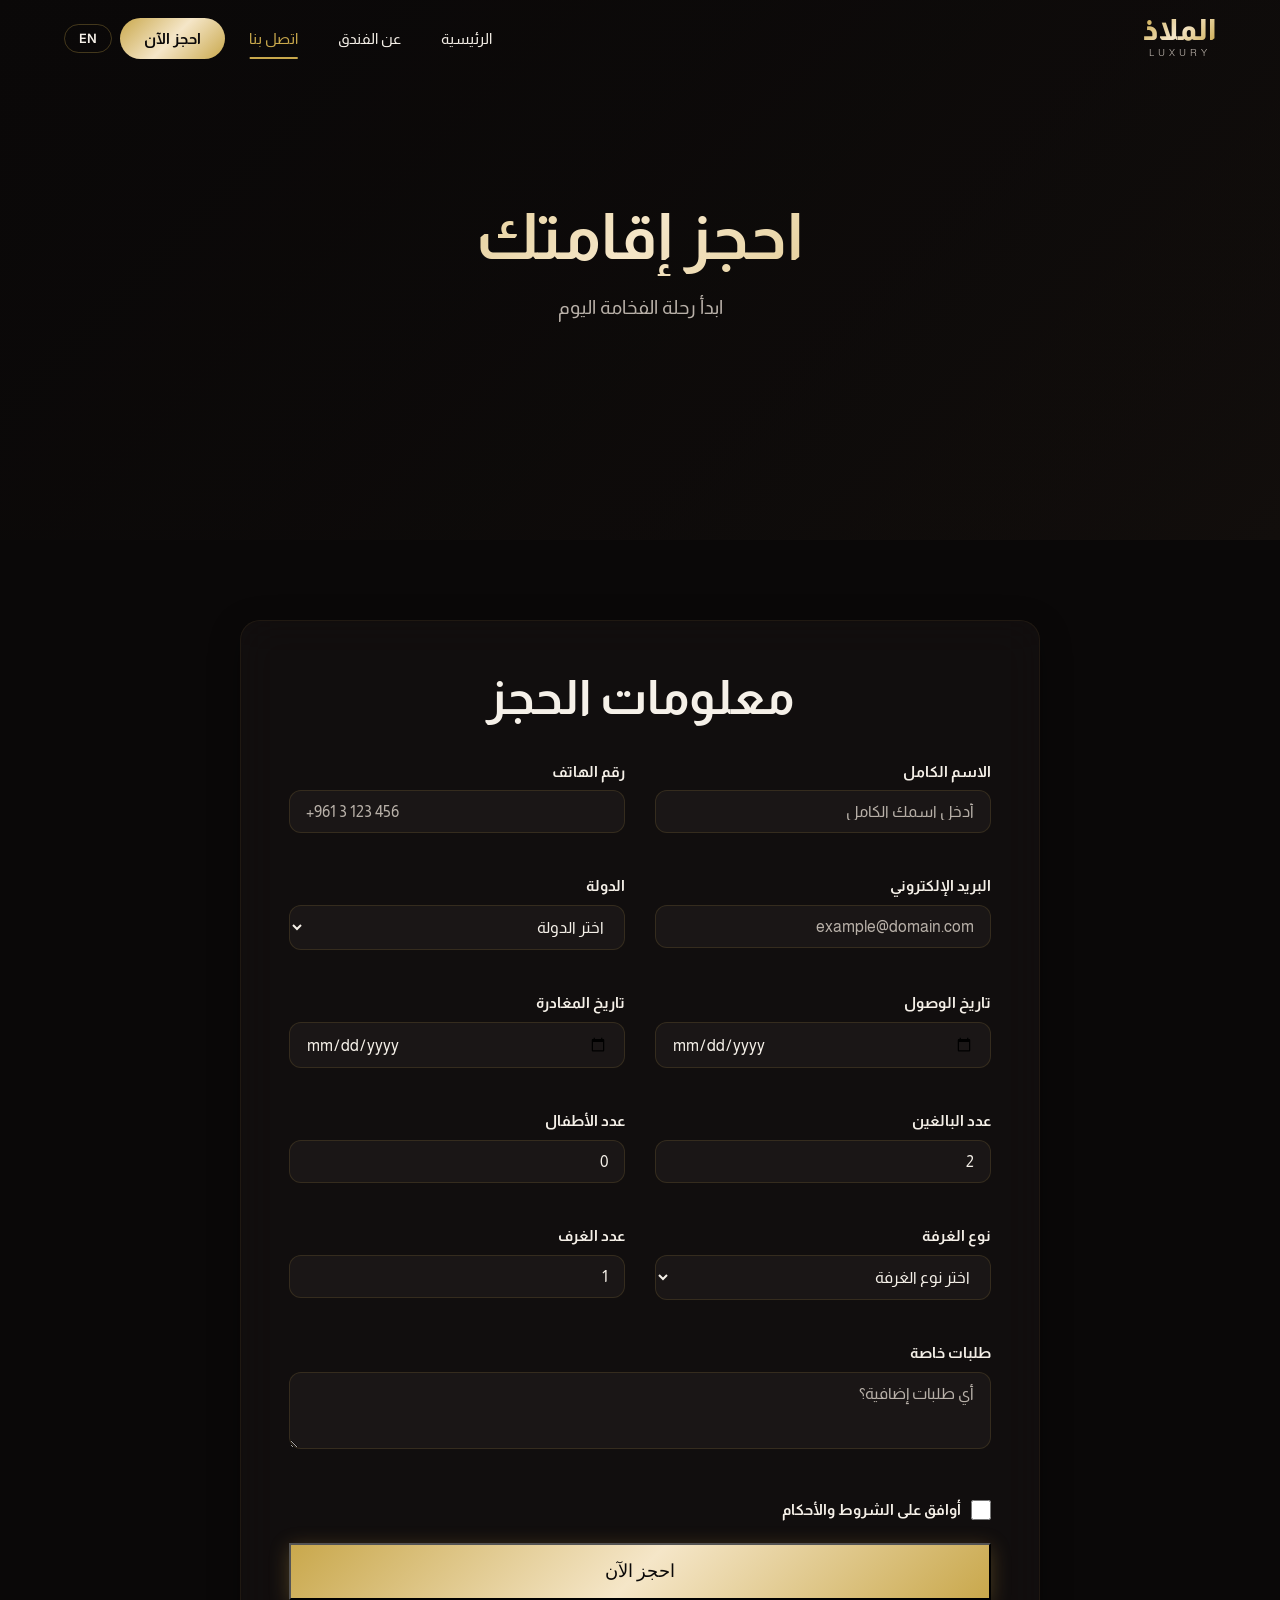
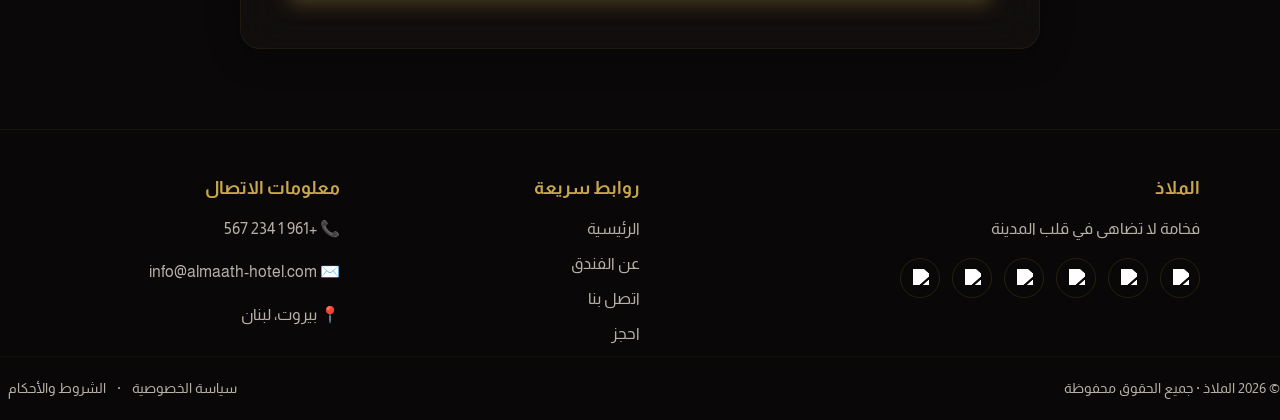
==== contact.html @ c2d2c187 "Add files via upload" ====
<!DOCTYPE html>
<html lang="ar" dir="rtl">
<head>
  <meta charset="UTF-8">
  <meta name="viewport" content="width=device-width, initial-scale=1.0, maximum-scale=1.0, user-scalable=yes">
  <title>حجز · فندق الملاذ</title>
  <meta name="description" content="احجز إقامتك في فندق الملاذ. تجربة فاخرة تنتظرك.">
  <link rel="icon" href="images/favicon.ico" type="image/x-icon">
  <link rel="preconnect" href="https://fonts.googleapis.com">
  <link rel="preconnect" href="https://fonts.gstatic.com" crossorigin>
  <link href="https://fonts.googleapis.com/css2?family=Almarai:wght@300;400;700;800&family=Inter:ital,wght@0,300;0,400;0,600;0,700;1,400&display=swap" rel="stylesheet">
  <link rel="stylesheet" href="style.css">
  <link rel="stylesheet" href="responsive.css">
  <link rel="stylesheet" href="animations.css">
  <script src="https://cdnjs.cloudflare.com/ajax/libs/gsap/3.12.5/gsap.min.js" defer></script>
  <script src="https://cdnjs.cloudflare.com/ajax/libs/gsap/3.12.5/ScrollTrigger.min.js" defer></script>
</head>
<body>

  <div id="loader" role="status" aria-label="جاري تحميل الموقع">
    <div class="loader-gold-ring"></div>
    <p class="loader-text">جاري التحميل</p>
  </div>

  <div id="scroll-progress" aria-hidden="true"></div>

  <header id="navbar" class="navbar transparent" role="navigation" aria-label="القائمة الرئيسية">
    <div class="nav-container">
      <div class="logo">
        <a href="index.html" aria-label="الرئيسية - فندق الملاذ">
          <span class="logo-gold">الملاذ</span>
          <span class="logo-sub">LUXURY</span>
        </a>
      </div>
      <button class="nav-toggle" id="navToggle" aria-label="فتح أو إغلاق القائمة" aria-expanded="false">
        <span class="bar"></span><span class="bar"></span><span class="bar"></span>
      </button>
      <ul class="nav-menu" id="navMenu" role="menubar">
        <li role="none"><a href="index.html" role="menuitem" class="nav-link" data-page="home">الرئيسية</a></li>
        <li role="none"><a href="about.html" role="menuitem" class="nav-link" data-page="about">عن الفندق</a></li>
        <li role="none"><a href="contact.html" role="menuitem" class="nav-link" data-page="contact">اتصل بنا</a></li>
        <li role="none"><a href="booking.html" role="menuitem" class="nav-link active book-now-btn" data-page="booking">احجز الآن</a></li>
        <li role="none">
          <button class="lang-switch" id="langToggle" aria-label="تبديل اللغة" data-lang="en">EN</button>
        </li>
      </ul>
    </div>
  </header>

  <main>
    <section class="page-hero booking-hero" aria-label="حجز الفندق">
      <div class="page-hero-overlay"></div>
      <div class="page-hero-content container">
        <h1 data-translate="booking_hero_title">احجز إقامتك</h1>
        <p data-translate="booking_hero_sub">ابدأ رحلة الفخامة اليوم</p>
      </div>
    </section>

    <section class="section booking-section" aria-label="نموذج الحجز">
      <div class="container">
        <div class="booking-wrapper glass-card">
          <h2 class="booking-title" data-translate="booking_form_title">معلومات الحجز</h2>
          <form id="bookingForm" novalidate>
            <div class="booking-grid">
              <div class="form-group">
                <label for="fullName" data-translate="booking_name">الاسم الكامل</label>
                <input type="text" id="fullName" placeholder="أدخل اسمك الكامل" required aria-required="true">
                <span class="error-msg" data-translate="name_error">الاسم مطلوب</span>
              </div>
              <div class="form-group">
                <label for="phoneNumber" data-translate="booking_phone">رقم الهاتف</label>
                <input type="tel" id="phoneNumber" placeholder="+961 3 123 456" required aria-required="true">
                <span class="error-msg" data-translate="phone_error">رقم هاتف غير صالح</span>
              </div>
              <div class="form-group">
                <label for="emailAddress" data-translate="booking_email">البريد الإلكتروني</label>
                <input type="email" id="emailAddress" placeholder="example@domain.com" required aria-required="true">
                <span class="error-msg" data-translate="email_error">بريد إلكتروني غير صالح</span>
              </div>
              <div class="form-group">
                <label for="countrySelect" data-translate="booking_country">الدولة</label>
                <select id="countrySelect" required aria-required="true">
                  <option value="">اختر الدولة</option>
                  <option value="لبنان">لبنان</option>
                  <option value="السعودية">المملكة العربية السعودية</option>
                  <option value="الإمارات">الإمارات العربية المتحدة</option>
                  <option value="قطر">قطر</option>
                  <option value="الكويت">الكويت</option>
                  <option value="عمان">عمان</option>
                  <option value="البحرين">البحرين</option>
                  <option value="مصر">مصر</option>
                  <option value="الأردن">الأردن</option>
                  <option value="أخرى">أخرى</option>
                </select>
                <span class="error-msg" data-translate="country_error">يرجى اختيار الدولة</span>
              </div>
              <div class="form-group">
                <label for="checkInDate" data-translate="booking_checkin">تاريخ الوصول</label>
                <input type="date" id="checkInDate" required aria-required="true">
                <span class="error-msg" data-translate="date_error">يرجى اختيار تاريخ صحيح</span>
              </div>
              <div class="form-group">
                <label for="checkOutDate" data-translate="booking_checkout">تاريخ المغادرة</label>
                <input type="date" id="checkOutDate" required aria-required="true">
                <span class="error-msg" data-translate="date_error">يرجى اختيار تاريخ صحيح</span>
              </div>
              <div class="form-group">
                <label for="adultsCount" data-translate="booking_adults">عدد البالغين</label>
                <input type="number" id="adultsCount" min="1" max="10" value="2" required aria-required="true">
                <span class="error-msg" data-translate="number_error">يجب أن يكون العدد 1 على الأقل</span>
              </div>
              <div class="form-group">
                <label for="childrenCount" data-translate="booking_children">عدد الأطفال</label>
                <input type="number" id="childrenCount" min="0" max="6" value="0">
              </div>
              <div class="form-group">
                <label for="roomType" data-translate="booking_room_type">نوع الغرفة</label>
                <select id="roomType" required aria-required="true">
                  <option value="">اختر نوع الغرفة</option>
                  <option value="جناح رئاسي">جناح رئاسي</option>
                  <option value="جناح ديلوكس">جناح ديلوكس</option>
                  <option value="جناح الشاطئ">جناح الشاطئ</option>
                  <option value="جناح عائلي">جناح عائلي</option>
                  <option value="غرفة قياسية">غرفة قياسية</option>
                </select>
                <span class="error-msg" data-translate="room_error">يرجى اختيار نوع الغرفة</span>
              </div>
              <div class="form-group">
                <label for="roomCount" data-translate="booking_rooms">عدد الغرف</label>
                <input type="number" id="roomCount" min="1" max="5" value="1" required aria-required="true">
                <span class="error-msg" data-translate="number_error">يجب أن يكون العدد 1 على الأقل</span>
              </div>
              <div class="form-group full-width">
                <label for="specialRequests" data-translate="booking_requests">طلبات خاصة</label>
                <textarea id="specialRequests" rows="3" placeholder="أي طلبات إضافية؟"></textarea>
              </div>
              <div class="form-group full-width checkbox-group">
                <input type="checkbox" id="termsCheck" required aria-required="true">
                <label for="termsCheck" data-translate="booking_terms">أوافق على <a href="#" data-translate="terms">الشروط والأحكام</a></label>
                <span class="error-msg" data-translate="terms_error">يجب الموافقة على الشروط</span>
              </div>
            </div>
            <button type="submit" class="btn-gold btn-full" data-translate="booking_submit">احجز الآن</button>
            <div id="bookingFormMsg" class="form-message"></div>
          </form>
        </div>
      </div>
    </section>
  </main>

  <footer class="footer" role="contentinfo">
    <div class="container footer-grid">
      <div class="footer-col">
        <h4>الملاذ</h4>
        <p data-translate="footer_desc">فخامة لا تضاهى في قلب المدينة</p>
        <div class="social-icons">
          <a href="#" aria-label="Instagram"><img src="icons/instagram.svg" alt="انستغرام"></a>
          <a href="#" aria-label="Facebook"><img src="icons/facebook.svg" alt="فيسبوك"></a>
          <a href="#" aria-label="TikTok"><img src="icons/tiktok.svg" alt="تيك توك"></a>
          <a href="#" aria-label="YouTube"><img src="icons/youtube.svg" alt="يوتيوب"></a>
          <a href="#" aria-label="LinkedIn"><img src="icons/linkedin.svg" alt="لينكدإن"></a>
          <a href="#" aria-label="WhatsApp"><img src="icons/whatsapp.svg" alt="واتساب"></a>
        </div>
      </div>
      <div class="footer-col">
        <h4 data-translate="quick_links">روابط سريعة</h4>
        <ul>
          <li><a href="index.html" data-translate="home">الرئيسية</a></li>
          <li><a href="about.html" data-translate="about">عن الفندق</a></li>
          <li><a href="contact.html" data-translate="contact">اتصل بنا</a></li>
          <li><a href="booking.html" data-translate="booking">احجز</a></li>
        </ul>
      </div>
      <div class="footer-col">
        <h4 data-translate="contact_info">معلومات الاتصال</h4>
        <p>📞 +961 1 234 567</p>
        <p>✉️ info@almaath-hotel.com</p>
        <p>📍 بيروت، لبنان</p>
      </div>
    </div>
    <div class="footer-bottom">
      <p>© 2026 الملاذ · <span data-translate="all_rights">جميع الحقوق محفوظة</span></p>
      <p><a href="#" data-translate="privacy">سياسة الخصوصية</a> · <a href="#" data-translate="terms">الشروط والأحكام</a></p>
    </div>
  </footer>

  <button id="backToTop" class="back-to-top" aria-label="العودة للأعلى">↑</button>

  <script src="main.js" defer></script>
  <script src="language.js" defer></script>
  <script src="animations.js" defer></script>
  <script src="booking.js" defer></script>
</body>
</html>
---- style.css ----
/* ============================================
   STYLE.CSS - فندق الملاذ Luxury Hotel
   المتغيرات العامة - التصميم الأساسي - المكونات
   ============================================ */

/* ---------- CSS Variables ---------- */
:root {
  /* الألوان الأساسية */
  --gold: #c9a84c;
  --gold-light: #e8d5a3;
  --gold-dark: #a8893a;
  --gold-gradient: linear-gradient(135deg, #c9a84c 0%, #f5e6c8 50%, #c9a84c 100%);
  
  /* الألوان الداكنة */
  --dark: #0a0808;
  --dark-bg: #0d0b0b;
  --dark-card: rgba(20, 17, 17, 0.85);
  --dark-glass: rgba(20, 17, 17, 0.75);
  
  /* النصوص */
  --text-primary: #f5f0e8;
  --text-secondary: #b8b0a8;
  --text-gold: #c9a84c;
  
  /* الهوامش والمسافات */
  --container-width: 1200px;
  --section-padding: 80px 0;
  --border-radius: 20px;
  --border-radius-sm: 12px;
  
  /* الظلال */
  --shadow-soft: 0 8px 32px rgba(0, 0, 0, 0.4);
  --shadow-gold: 0 8px 32px rgba(201, 168, 76, 0.15);
  --shadow-glass: 0 8px 32px rgba(0, 0, 0, 0.3);
  
  /* الخطوط */
  --font-arabic: 'Almarai', sans-serif;
  --font-english: 'Inter', sans-serif;
  
  /* الانتقالات */
  --transition-smooth: all 0.4s cubic-bezier(0.25, 0.46, 0.45, 0.94);
  --transition-bounce: all 0.5s cubic-bezier(0.34, 1.56, 0.64, 1);
}

/* ---------- Reset & Base ---------- */
* {
  margin: 0;
  padding: 0;
  box-sizing: border-box;
}

html {
  scroll-behavior: smooth;
  font-size: 16px;
  -webkit-font-smoothing: antialiased;
  -moz-osx-font-smoothing: grayscale;
}

body {
  font-family: var(--font-arabic);
  background: var(--dark);
  color: var(--text-primary);
  line-height: 1.7;
  overflow-x: hidden;
  min-height: 100vh;
}

/* ---------- Scrollbar ---------- */
::-webkit-scrollbar {
  width: 8px;
}
::-webkit-scrollbar-track {
  background: var(--dark);
}
::-webkit-scrollbar-thumb {
  background: var(--gold);
  border-radius: 10px;
}
::-webkit-scrollbar-thumb:hover {
  background: var(--gold-dark);
}

/* ---------- Selection ---------- */
::selection {
  background: var(--gold);
  color: var(--dark);
}
::-moz-selection {
  background: var(--gold);
  color: var(--dark);
}

/* ---------- Container ---------- */
.container {
  max-width: var(--container-width);
  margin: 0 auto;
  padding: 0 24px;
  width: 100%;
}

/* ---------- Typography ---------- */
h1, h2, h3, h4, h5, h6 {
  font-weight: 700;
  line-height: 1.2;
  margin-bottom: 16px;
}

h1 { font-size: clamp(2.5rem, 6vw, 4.5rem); }
h2 { font-size: clamp(2rem, 4vw, 3rem); }
h3 { font-size: clamp(1.4rem, 2.5vw, 2rem); }
h4 { font-size: clamp(1.1rem, 1.8vw, 1.5rem); }

p {
  margin-bottom: 16px;
  color: var(--text-secondary);
}

a {
  color: var(--gold);
  text-decoration: none;
  transition: var(--transition-smooth);
}

a:hover {
  color: var(--gold-light);
}

img {
  max-width: 100%;
  height: auto;
  display: block;
}

/* ---------- Section Styles ---------- */
.section {
  padding: var(--section-padding);
  position: relative;
}

.section-header {
  text-align: center;
  margin-bottom: 48px;
}

.section-tag {
  display: inline-block;
  font-size: 0.85rem;
  letter-spacing: 3px;
  text-transform: uppercase;
  color: var(--gold);
  background: rgba(201, 168, 76, 0.1);
  padding: 4px 20px;
  border-radius: 50px;
  border: 1px solid rgba(201, 168, 76, 0.2);
  margin-bottom: 12px;
}

.section-title {
  font-size: clamp(2rem, 4vw, 3rem);
  margin-bottom: 16px;
  background: var(--gold-gradient);
  -webkit-background-clip: text;
  -webkit-text-fill-color: transparent;
  background-clip: text;
}

.section-desc {
  max-width: 600px;
  margin: 0 auto;
  font-size: 1.1rem;
}

/* ---------- Glassmorphism Cards ---------- */
.glass-card {
  background: var(--dark-glass);
  backdrop-filter: blur(20px);
  -webkit-backdrop-filter: blur(20px);
  border: 1px solid rgba(201, 168, 76, 0.08);
  border-radius: var(--border-radius);
  padding: 32px;
  transition: var(--transition-smooth);
  box-shadow: var(--shadow-glass);
}

.glass-card:hover {
  transform: translateY(-8px);
  border-color: rgba(201, 168, 76, 0.2);
  box-shadow: var(--shadow-gold);
}

/* ---------- Buttons ---------- */
.btn-primary {
  display: inline-block;
  padding: 14px 40px;
  border-radius: 50px;
  font-weight: 700;
  font-size: 1rem;
  letter-spacing: 1px;
  cursor: pointer;
  transition: var(--transition-smooth);
  border: none;
  font-family: inherit;
  position: relative;
  overflow: hidden;
}

.btn-gold {
  background: var(--gold-gradient);
  color: var(--dark);
  box-shadow: 0 4px 20px rgba(201, 168, 76, 0.3);
}

.btn-gold:hover {
  transform: translateY(-2px);
  box-shadow: 0 8px 30px rgba(201, 168, 76, 0.5);
  color: var(--dark);
}

.btn-outline {
  background: transparent;
  color: var(--text-primary);
  border: 2px solid var(--gold);
  padding: 12px 38px;
}

.btn-outline:hover {
  background: var(--gold);
  color: var(--dark);
  transform: translateY(-2px);
}

.btn-sm-gold {
  display: inline-block;
  padding: 8px 24px;
  background: var(--gold-gradient);
  color: var(--dark);
  border-radius: 50px;
  font-weight: 700;
  font-size: 0.9rem;
  transition: var(--transition-smooth);
  border: none;
  cursor: pointer;
}

.btn-sm-gold:hover {
  transform: scale(1.05);
  box-shadow: 0 4px 20px rgba(201, 168, 76, 0.4);
  color: var(--dark);
}

.btn-full {
  width: 100%;
  padding: 16px;
  font-size: 1.1rem;
}

/* ---------- Ripple Effect ---------- */
.btn-ripple {
  position: relative;
  overflow: hidden;
}

.ripple-effect {
  position: absolute;
  border-radius: 50%;
  background: rgba(255, 255, 255, 0.3);
  transform: scale(0);
  animation: rippleAnim 0.6s linear;
  pointer-events: none;
}

@keyframes rippleAnim {
  to {
    transform: scale(4);
    opacity: 0;
  }
}

/* ---------- Loading Screen ---------- */
#loader {
  position: fixed;
  top: 0;
  left: 0;
  width: 100%;
  height: 100%;
  background: var(--dark);
  display: flex;
  flex-direction: column;
  justify-content: center;
  align-items: center;
  z-index: 9999;
  transition: opacity 0.8s ease, visibility 0.8s ease;
}

#loader.hidden {
  opacity: 0;
  visibility: hidden;
  pointer-events: none;
}

.loader-gold-ring {
  width: 60px;
  height: 60px;
  border: 3px solid transparent;
  border-top-color: var(--gold);
  border-radius: 50%;
  animation: spin 1s linear infinite;
}

.loader-gold-ring::before {
  content: '';
  position: absolute;
  top: 4px;
  left: 4px;
  right: 4px;
  bottom: 4px;
  border: 3px solid transparent;
  border-bottom-color: var(--gold-light);
  border-radius: 50%;
  animation: spin 1.5s linear infinite reverse;
}

@keyframes spin {
  to { transform: rotate(360deg); }
}

.loader-text {
  margin-top: 24px;
  color: var(--gold);
  font-size: 0.9rem;
  letter-spacing: 4px;
  text-transform: uppercase;
}

/* ---------- Scroll Progress ---------- */
#scroll-progress {
  position: fixed;
  top: 0;
  left: 0;
  height: 3px;
  background: var(--gold-gradient);
  width: 0%;
  z-index: 9998;
  transition: width 0.1s ease;
}

/* ---------- Navbar ---------- */
.navbar {
  position: fixed;
  top: 0;
  left: 0;
  right: 0;
  padding: 16px 0;
  z-index: 1000;
  transition: var(--transition-smooth);
  background: transparent;
}

.navbar.scrolled {
  background: rgba(10, 8, 8, 0.95);
  backdrop-filter: blur(20px);
  -webkit-backdrop-filter: blur(20px);
  padding: 10px 0;
  border-bottom: 1px solid rgba(201, 168, 76, 0.1);
}

.nav-container {
  max-width: var(--container-width);
  margin: 0 auto;
  padding: 0 24px;
  display: flex;
  justify-content: space-between;
  align-items: center;
}

.logo a {
  display: flex;
  flex-direction: column;
  align-items: center;
  text-decoration: none;
}

.logo-gold {
  font-size: 1.8rem;
  font-weight: 800;
  background: var(--gold-gradient);
  -webkit-background-clip: text;
  -webkit-text-fill-color: transparent;
  background-clip: text;
  line-height: 1;
}

.logo-sub {
  font-size: 0.6rem;
  letter-spacing: 4px;
  color: var(--text-secondary);
  font-weight: 300;
}

/* Navigation Menu */
.nav-menu {
  display: flex;
  align-items: center;
  gap: 8px;
  list-style: none;
}

.nav-menu li {
  position: relative;
}

.nav-link {
  color: var(--text-primary);
  padding: 8px 16px;
  border-radius: 8px;
  font-size: 0.95rem;
  transition: var(--transition-smooth);
  position: relative;
  display: block;
}

.nav-link::after {
  content: '';
  position: absolute;
  bottom: 0;
  left: 50%;
  width: 0;
  height: 2px;
  background: var(--gold);
  transition: var(--transition-smooth);
  transform: translateX(-50%);
}

.nav-link:hover::after,
.nav-link.active::after {
  width: 60%;
}

.nav-link.active {
  color: var(--gold);
}

.book-now-btn {
  background: var(--gold-gradient);
  color: var(--dark) !important;
  padding: 8px 24px !important;
  border-radius: 50px !important;
  font-weight: 700;
}

.book-now-btn::after {
  display: none !important;
}

.book-now-btn:hover {
  transform: scale(1.05);
  box-shadow: 0 4px 20px rgba(201, 168, 76, 0.3);
}

/* Language Switch */
.lang-switch {
  background: transparent;
  border: 1px solid rgba(201, 168, 76, 0.3);
  color: var(--text-primary);
  padding: 6px 14px;
  border-radius: 50px;
  cursor: pointer;
  font-size: 0.8rem;
  font-weight: 600;
  transition: var(--transition-smooth);
  font-family: var(--font-english);
}

.lang-switch:hover {
  background: var(--gold);
  color: var(--dark);
  border-color: var(--gold);
}

/* Mobile Toggle */
.nav-toggle {
  display: none;
  flex-direction: column;
  gap: 5px;
  background: transparent;
  border: none;
  cursor: pointer;
  padding: 4px;
}

.nav-toggle .bar {
  width: 28px;
  height: 2px;
  background: var(--text-primary);
  transition: var(--transition-smooth);
  border-radius: 2px;
}

.nav-toggle.active .bar:nth-child(1) {
  transform: rotate(45deg) translate(5px, 5px);
}

.nav-toggle.active .bar:nth-child(2) {
  opacity: 0;
}

.nav-toggle.active .bar:nth-child(3) {
  transform: rotate(-45deg) translate(5px, -5px);
}

/* ---------- Hero Section ---------- */
.hero {
  min-height: 100vh;
  display: flex;
  align-items: center;
  justify-content: center;
  position: relative;
  overflow: hidden;
}

.hero-video-wrapper {
  position: absolute;
  top: 0;
  left: 0;
  width: 100%;
  height: 100%;
  overflow: hidden;
}

.hero-video {
  width: 100%;
  height: 100%;
  object-fit: cover;
}

.hero-fallback-img {
  width: 100%;
  height: 100%;
  object-fit: cover;
}

.hero-overlay {
  position: absolute;
  top: 0;
  left: 0;
  width: 100%;
  height: 100%;
  background: linear-gradient(135deg, rgba(10, 8, 8, 0.8) 0%, rgba(10, 8, 8, 0.4) 50%, rgba(10, 8, 8, 0.7) 100%);
}

.hero-content {
  position: relative;
  z-index: 2;
  text-align: center;
  max-width: 800px;
  padding: 0 24px;
}

.hero-title {
  font-size: clamp(3rem, 8vw, 5.5rem);
  font-weight: 800;
  margin-bottom: 16px;
  background: var(--gold-gradient);
  -webkit-background-clip: text;
  -webkit-text-fill-color: transparent;
  background-clip: text;
  line-height: 1.1;
}

.hero-sub {
  font-size: clamp(1.1rem, 2vw, 1.6rem);
  color: var(--text-secondary);
  margin-bottom: 36px;
  font-weight: 300;
}

.hero-btns {
  display: flex;
  gap: 16px;
  justify-content: center;
  flex-wrap: wrap;
}

.hero-scroll-indicator {
  position: absolute;
  bottom: 30px;
  left: 50%;
  transform: translateX(-50%);
  z-index: 2;
  display: flex;
  flex-direction: column;
  align-items: center;
  gap: 6px;
}

.hero-scroll-indicator span {
  display: block;
  width: 2px;
  height: 12px;
  background: var(--gold);
  border-radius: 2px;
  animation: scrollBounce 1.5s ease-in-out infinite;
}

.hero-scroll-indicator span:nth-child(2) {
  animation-delay: 0.3s;
  height: 18px;
}
.hero-scroll-indicator span:nth-child(3) {
  animation-delay: 0.6s;
  height: 24px;
}

@keyframes scrollBounce {
  0%, 100% { transform: scaleY(0.5); opacity: 0.3; }
  50% { transform: scaleY(1); opacity: 1; }
}

/* ---------- Rooms Section ---------- */
.rooms-grid {
  display: grid;
  grid-template-columns: repeat(auto-fit, minmax(300px, 1fr));
  gap: 30px;
}

.room-card {
  overflow: hidden;
  padding: 0;
}

.room-img {
  width: 100%;
  height: 220px;
  overflow: hidden;
}

.room-img img {
  width: 100%;
  height: 100%;
  object-fit: cover;
  transition: var(--transition-smooth);
}

.room-card:hover .room-img img {
  transform: scale(1.08);
}

.room-info {
  padding: 24px;
}

.room-info h3 {
  margin-bottom: 8px;
}

.room-price {
  display: block;
  font-size: 1.5rem;
  color: var(--gold);
  font-weight: 700;
  margin: 12px 0;
}

.room-price small {
  font-size: 0.8rem;
  color: var(--text-secondary);
  font-weight: 400;
}

/* ---------- Amenities ---------- */
.amenities-grid {
  display: grid;
  grid-template-columns: repeat(auto-fit, minmax(150px, 1fr));
  gap: 24px;
}

.amenity-item {
  text-align: center;
  padding: 24px 16px;
}

.amenity-item span {
  font-size: 2.5rem;
  display: block;
  margin-bottom: 8px;
}

.amenity-item h4 {
  font-size: 0.95rem;
  margin-bottom: 0;
}

/* ---------- Gallery ---------- */
.gallery-grid {
  display: grid;
  grid-template-columns: repeat(auto-fit, minmax(250px, 1fr));
  gap: 20px;
}

.gallery-item {
  border-radius: var(--border-radius-sm);
  overflow: hidden;
  cursor: pointer;
  position: relative;
}

.gallery-item img {
  width: 100%;
  height: 250px;
  object-fit: cover;
  transition: var(--transition-smooth);
}

.gallery-item:hover img {
  transform: scale(1.05);
}

/* ---------- Testimonials ---------- */
.testimonial-slider {
  position: relative;
  max-width: 700px;
  margin: 0 auto;
}

.testimonial-slide {
  display: none;
  text-align: center;
  padding: 40px;
}

.testimonial-slide.active {
  display: block;
}

.testimonial-slide p {
  font-size: 1.2rem;
  font-style: italic;
  color: var(--text-primary);
  margin-bottom: 16px;
}

.testimonial-slide cite {
  font-style: normal;
  color: var(--gold);
  font-weight: 600;
}

.slider-controls {
  display: flex;
  justify-content: center;
  gap: 16px;
  margin-top: 24px;
}

.slider-controls button {
  background: transparent;
  border: 1px solid rgba(201, 168, 76, 0.3);
  color: var(--text-primary);
  width: 48px;
  height: 48px;
  border-radius: 50%;
  font-size: 1.5rem;
  cursor: pointer;
  transition: var(--transition-smooth);
}

.slider-controls button:hover {
  background: var(--gold);
  color: var(--dark);
  border-color: var(--gold);
}

/* ---------- Stats ---------- */
.stats {
  background: linear-gradient(135deg, rgba(10, 8, 8, 0.9), rgba(30, 20, 10, 0.9));
  padding: 60px 0;
}

.stats-grid {
  display: grid;
  grid-template-columns: repeat(auto-fit, minmax(150px, 1fr));
  gap: 30px;
  text-align: center;
}

.stat-item .stat-number {
  font-size: 3rem;
  font-weight: 800;
  color: var(--gold);
  display: block;
  margin-bottom: 4px;
}

.stat-item p {
  font-size: 0.9rem;
  color: var(--text-secondary);
  margin: 0;
}

/* ---------- Map & Newsletter ---------- */
.map-news-grid {
  display: grid;
  grid-template-columns: 1fr 1fr;
  gap: 30px;
}

.map-wrapper {
  padding: 16px;
  overflow: hidden;
}

.newsletter {
  display: flex;
  flex-direction: column;
  justify-content: center;
}

.newsletter h3 {
  margin-bottom: 4px;
}

.newsletter form {
  display: flex;
  gap: 12px;
  margin-top: 16px;
}

.newsletter input {
  flex: 1;
  padding: 12px 18px;
  border-radius: 50px;
  border: 1px solid rgba(201, 168, 76, 0.2);
  background: rgba(255, 255, 255, 0.05);
  color: var(--text-primary);
  font-size: 0.95rem;
  font-family: inherit;
  transition: var(--transition-smooth);
}

.newsletter input:focus {
  outline: none;
  border-color: var(--gold);
  background: rgba(255, 255, 255, 0.08);
}

.newsletter input::placeholder {
  color: var(--text-secondary);
}

.newsletter button {
  padding: 12px 32px;
  white-space: nowrap;
}

/* ---------- Form Styles ---------- */
.form-group {
  margin-bottom: 20px;
  position: relative;
}

.form-group label {
  display: block;
  margin-bottom: 6px;
  font-weight: 600;
  font-size: 0.95rem;
}

.form-group input,
.form-group select,
.form-group textarea {
  width: 100%;
  padding: 12px 16px;
  border-radius: var(--border-radius-sm);
  border: 1px solid rgba(201, 168, 76, 0.15);
  background: rgba(255, 255, 255, 0.04);
  color: var(--text-primary);
  font-size: 1rem;
  font-family: inherit;
  transition: var(--transition-smooth);
}

.form-group input:focus,
.form-group select:focus,
.form-group textarea:focus {
  outline: none;
  border-color: var(--gold);
  background: rgba(255, 255, 255, 0.08);
  box-shadow: 0 0 0 4px rgba(201, 168, 76, 0.1);
}

.form-group input::placeholder,
.form-group textarea::placeholder {
  color: var(--text-secondary);
}

.form-group select option {
  background: var(--dark);
  color: var(--text-primary);
}

.form-group .error-msg {
  display: none;
  color: #ff6b6b;
  font-size: 0.8rem;
  margin-top: 4px;
}

.form-group.error input,
.form-group.error select,
.form-group.error textarea {
  border-color: #ff6b6b;
}

.form-group.error .error-msg {
  display: block;
}

.form-message {
  margin-top: 16px;
  padding: 12px;
  border-radius: var(--border-radius-sm);
  display: none;
}

.form-message.success {
  display: block;
  background: rgba(46, 213, 115, 0.1);
  border: 1px solid #2ed573;
  color: #2ed573;
}

.form-message.error {
  display: block;
  background: rgba(255, 107, 107, 0.1);
  border: 1px solid #ff6b6b;
  color: #ff6b6b;
}

.checkbox-group {
  display: flex;
  align-items: center;
  gap: 10px;
}

.checkbox-group input[type="checkbox"] {
  width: 20px;
  height: 20px;
  accent-color: var(--gold);
  cursor: pointer;
}

.checkbox-group label {
  margin: 0;
  cursor: pointer;
}

/* ---------- FAQ ---------- */
.faq-grid {
  max-width: 800px;
  margin: 0 auto;
  display: flex;
  flex-direction: column;
  gap: 16px;
}

.faq-item {
  padding: 0;
  overflow: hidden;
}

.faq-question {
  width: 100%;
  padding: 20px 24px;
  background: transparent;
  border: none;
  color: var(--text-primary);
  font-size: 1.05rem;
  font-weight: 600;
  cursor: pointer;
  display: flex;
  justify-content: space-between;
  align-items: center;
  font-family: inherit;
  transition: var(--transition-smooth);
}

.faq-question:hover {
  color: var(--gold);
}

.faq-question .faq-icon {
  font-size: 1.5rem;
  transition: var(--transition-smooth);
}

.faq-question.active .faq-icon {
  transform: rotate(45deg);
}

.faq-answer {
  max-height: 0;
  overflow: hidden;
  transition: max-height 0.5s cubic-bezier(0.25, 0.46, 0.45, 0.94);
  padding: 0 24px;
}

.faq-answer.open {
  max-height: 300px;
  padding: 0 24px 20px;
}

.faq-answer p {
  margin: 0;
}

/* ---------- Social Links ---------- */
.social-grid {
  display: grid;
  grid-template-columns: repeat(auto-fit, minmax(140px, 1fr));
  gap: 20px;
}

.social-link {
  display: flex;
  flex-direction: column;
  align-items: center;
  gap: 8px;
  padding: 24px 16px;
  text-align: center;
  transition: var(--transition-smooth);
}

.social-link img {
  width: 36px;
  height: 36px;
  filter: brightness(0) invert(1);
  transition: var(--transition-smooth);
}

.social-link:hover img {
  filter: brightness(0) invert(0.8) sepia(1) saturate(3) hue-rotate(5deg);
}

.social-link span {
  font-size: 0.85rem;
}

/* ---------- Footer ---------- */
.footer {
  background: rgba(10, 8, 8, 0.98);
  border-top: 1px solid rgba(201, 168, 76, 0.08);
  padding: 48px 0 0;
}

.footer-grid {
  display: grid;
  grid-template-columns: 2fr 1fr 1fr;
  gap: 40px;
  padding-bottom: 32px;
}

.footer-col h4 {
  color: var(--gold);
  font-size: 1.1rem;
  margin-bottom: 16px;
}

.footer-col ul {
  list-style: none;
}

.footer-col ul li {
  margin-bottom: 8px;
}

.footer-col ul li a {
  color: var(--text-secondary);
  transition: var(--transition-smooth);
}

.footer-col ul li a:hover {
  color: var(--gold);
  padding-right: 6px;
}

.social-icons {
  display: flex;
  gap: 12px;
  flex-wrap: wrap;
  margin-top: 12px;
}

.social-icons a {
  display: inline-block;
  width: 40px;
  height: 40px;
  border-radius: 50%;
  border: 1px solid rgba(201, 168, 76, 0.15);
  display: flex;
  align-items: center;
  justify-content: center;
  transition: var(--transition-smooth);
}

.social-icons a img {
  width: 18px;
  height: 18px;
  filter: brightness(0) invert(1);
  transition: var(--transition-smooth);
}

.social-icons a:hover {
  border-color: var(--gold);
  transform: translateY(-3px);
}

.social-icons a:hover img {
  filter: brightness(0) invert(0.8) sepia(1) saturate(3) hue-rotate(5deg);
}

.footer-bottom {
  border-top: 1px solid rgba(201, 168, 76, 0.06);
  padding: 20px 0;
  display: flex;
  justify-content: space-between;
  align-items: center;
  flex-wrap: wrap;
  gap: 12px;
}

.footer-bottom p {
  margin: 0;
  font-size: 0.85rem;
  color: var(--text-secondary);
}

.footer-bottom a {
  color: var(--text-secondary);
  margin: 0 8px;
}

.footer-bottom a:hover {
  color: var(--gold);
}

/* ---------- Back to Top ---------- */
.back-to-top {
  position: fixed;
  bottom: 30px;
  right: 30px;
  width: 50px;
  height: 50px;
  border-radius: 50%;
  background: var(--gold-gradient);
  color: var(--dark);
  border: none;
  font-size: 1.5rem;
  cursor: pointer;
  z-index: 999;
  opacity: 0;
  visibility: hidden;
  transform: translateY(20px);
  transition: var(--transition-smooth);
  box-shadow: 0 4px 20px rgba(201, 168, 76, 0.3);
}

.back-to-top.visible {
  opacity: 1;
  visibility: visible;
  transform: translateY(0);
}

.back-to-top:hover {
  transform: translateY(-4px) scale(1.05);
  box-shadow: 0 8px 30px rgba(201, 168, 76, 0.5);
}

/* ---------- Page Hero (about, contact, booking) ---------- */
.page-hero {
  min-height: 60vh;
  display: flex;
  align-items: center;
  justify-content: center;
  position: relative;
  overflow: hidden;
  background: var(--dark);
}

.page-hero-overlay {
  position: absolute;
  top: 0;
  left: 0;
  width: 100%;
  height: 100%;
  background: linear-gradient(135deg, rgba(10, 8, 8, 0.85), rgba(10, 8, 8, 0.5));
}

.page-hero-content {
  position: relative;
  z-index: 2;
  text-align: center;
}

.page-hero-content h1 {
  font-size: clamp(2.5rem, 6vw, 4rem);
  background: var(--gold-gradient);
  -webkit-background-clip: text;
  -webkit-text-fill-color: transparent;
  background-clip: text;
}

.page-hero-content p {
  font-size: 1.2rem;
  color: var(--text-secondary);
}

.about-hero {
  background: linear-gradient(135deg, var(--dark), #1a1410);
}

.contact-hero {
  background: linear-gradient(135deg, var(--dark), #0f1a10);
}

.booking-hero {
  background: linear-gradient(135deg, var(--dark), #1a1410);
}

/* ---------- About Page Specific ---------- */
.about-grid {
  display: grid;
  grid-template-columns: 1fr 1fr;
  gap: 48px;
  align-items: center;
}

.about-image img {
  border-radius: var(--border-radius);
  width: 100%;
  height: 400px;
  object-fit: cover;
}

.vision-mission-grid {
  display: grid;
  grid-template-columns: repeat(3, 1fr);
  gap: 30px;
}

.vision-card,
.mission-card,
.philosophy-card {
  text-align: center;
}

.vm-icon {
  font-size: 2.5rem;
  display: block;
  margin-bottom: 12px;
}

.why-grid {
  display: grid;
  grid-template-columns: repeat(auto-fit, minmax(220px, 1fr));
  gap: 24px;
}

.why-item {
  text-align: center;
  padding: 24px;
}

.why-item span {
  font-size: 2rem;
  display: block;
  margin-bottom: 8px;
}

.awards-grid {
  display: grid;
  grid-template-columns: repeat(auto-fit, minmax(220px, 1fr));
  gap: 24px;
}

.award-item {
  text-align: center;
}

.award-item span {
  font-size: 2.5rem;
  display: block;
  margin-bottom: 8px;
}

.management-grid {
  display: grid;
  grid-template-columns: repeat(auto-fit, minmax(220px, 1fr));
  gap: 30px;
}

.manager-card {
  text-align: center;
  padding: 20px;
}

.manager-card img {
  width: 120px;
  height: 120px;
  border-radius: 50%;
  object-fit: cover;
  margin: 0 auto 12px;
  border: 3px solid rgba(201, 168, 76, 0.2);
}

.manager-card h4 {
  margin-bottom: 4px;
}

.manager-card p {
  font-size: 0.9rem;
  color: var(--gold);
}

.timeline-grid {
  display: grid;
  grid-template-columns: repeat(auto-fit, minmax(200px, 1fr));
  gap: 24px;
}

.timeline-item {
  text-align: center;
  padding: 24px;
}

.timeline-year {
  display: inline-block;
  font-size: 1.8rem;
  font-weight: 800;
  color: var(--gold);
  margin-bottom: 8px;
}

/* ---------- Contact Page Specific ---------- */
.contact-grid {
  display: grid;
  grid-template-columns: 1fr 1.2fr;
  gap: 40px;
}

.contact-details {
  display: grid;
  grid-template-columns: 1fr 1fr;
  gap: 20px;
}

.contact-card {
  padding: 24px;
  text-align: center;
}

.contact-card span {
  font-size: 2rem;
  display: block;
  margin-bottom: 8px;
}

.contact-card h3 {
  font-size: 1rem;
  margin-bottom: 4px;
}

.contact-card p {
  margin: 0;
  font-size: 0.9rem;
}

.contact-form-wrapper {
  padding: 40px;
}

.contact-form-wrapper h2 {
  text-align: center;
  margin-bottom: 24px;
}

.whatsapp-btn {
  margin-top: 8px;
}

/* ---------- Booking Page Specific ---------- */
.booking-wrapper {
  max-width: 800px;
  margin: 0 auto;
  padding: 48px;
}

.booking-title {
  text-align: center;
  margin-bottom: 32px;
}

.booking-grid {
  display: grid;
  grid-template-columns: 1fr 1fr;
  gap: 20px 30px;
}

.booking-grid .full-width {
  grid-column: 1 / -1;
}

/* ---------- Responsive Utilities ---------- */
.text-center { text-align: center; }
.text-gold { color: var(--gold); }
.mt-16 { margin-top: 16px; }
.mb-16 { margin-bottom: 16px; }
.mt-32 { margin-top: 32px; }
.mb-32 { margin-bottom: 32px; }

/* ---------- RTL / LTR ---------- */
[dir="rtl"] {
  font-family: var(--font-arabic);
}

[dir="ltr"] {
  font-family: var(--font-english);
}

[dir="ltr"] .logo-gold {
  font-family: var(--font-english);
}

[dir="ltr"] .nav-menu {
  gap: 4px;
}

/* ---------- Print Styles ---------- */
@media print {
  .hero-video-wrapper,
  .hero-scroll-indicator,
  #backToTop,
  #scroll-progress,
  #loader {
    display: none !important;
  }
  .navbar {
    position: static !important;
    background: var(--dark) !important;
  }
}
---- responsive.css ----
/* ============================================
   RESPONSIVE.CSS - فندق الملاذ
   جميع نقاط التوقف المتجاوبة
   ============================================ */

/* ---------- Large Desktops (1200px+) ---------- */
@media (min-width: 1201px) {
  .container {
    padding: 0 40px;
  }
}

/* ---------- Desktop (992px - 1200px) ---------- */
@media (max-width: 1200px) {
  .container {
    padding: 0 32px;
  }
  
  .contact-grid {
    grid-template-columns: 1fr;
  }
  
  .contact-details {
    grid-template-columns: repeat(2, 1fr);
  }
  
  .vision-mission-grid {
    grid-template-columns: repeat(2, 1fr);
  }
  
  .vision-mission-grid .philosophy-card {
    grid-column: 1 / -1;
  }
}

/* ---------- Tablet (768px - 991px) ---------- */
@media (max-width: 991px) {
  /* Navigation */
  .nav-toggle {
    display: flex;
  }
  
  .nav-menu {
    position: fixed;
    top: 0;
    right: -100%;
    width: 80%;
    max-width: 360px;
    height: 100vh;
    background: rgba(10, 8, 8, 0.98);
    backdrop-filter: blur(20px);
    flex-direction: column;
    padding: 80px 32px 32px;
    gap: 4px;
    transition: right 0.4s cubic-bezier(0.25, 0.46, 0.45, 0.94);
    overflow-y: auto;
    border-left: 1px solid rgba(201, 168, 76, 0.1);
  }
  
  .nav-menu.open {
    right: 0;
  }
  
  .nav-menu li {
    width: 100%;
  }
  
  .nav-link {
    padding: 12px 16px;
    font-size: 1.1rem;
    width: 100%;
  }
  
  .book-now-btn {
    text-align: center;
    margin-top: 8px;
  }
  
  .lang-switch {
    margin-top: 8px;
    width: 100%;
    padding: 12px;
  }
  
  /* Hero */
  .hero-title {
    font-size: clamp(2.5rem, 7vw, 4rem);
  }
  
  /* Grids */
  .rooms-grid {
    grid-template-columns: repeat(2, 1fr);
  }
  
  .map-news-grid {
    grid-template-columns: 1fr;
  }
  
  .footer-grid {
    grid-template-columns: 1fr 1fr;
    gap: 32px;
  }
  
  .about-grid {
    grid-template-columns: 1fr;
    gap: 32px;
  }
  
  .about-image img {
    height: 300px;
  }
  
  .management-grid {
    grid-template-columns: repeat(2, 1fr);
  }
  
  .booking-grid {
    grid-template-columns: 1fr;
  }
  
  .booking-wrapper {
    padding: 32px 24px;
  }
  
  .gallery-grid {
    grid-template-columns: repeat(2, 1fr);
  }
  
  .stats-grid {
    grid-template-columns: repeat(2, 1fr);
  }
  
  .testimonial-slide {
    padding: 24px;
  }
}

/* ---------- Mobile (576px - 767px) ---------- */
@media (max-width: 767px) {
  :root {
    --section-padding: 50px 0;
    --border-radius: 16px;
  }
  
  .container {
    padding: 0 16px;
  }
  
  .section-header {
    margin-bottom: 32px;
  }
  
  .section-title {
    font-size: clamp(1.6rem, 5vw, 2.2rem);
  }
  
  /* Hero */
  .hero {
    min-height: 90vh;
  }
  
  .hero-title {
    font-size: clamp(2rem, 8vw, 3rem);
  }
  
  .hero-sub {
    font-size: 1rem;
  }
  
  .hero-btns {
    flex-direction: column;
    align-items: center;
    gap: 12px;
  }
  
  .hero-btns .btn-primary {
    width: 100%;
    max-width: 280px;
    text-align: center;
  }
  
  .hero-scroll-indicator {
    display: none;
  }
  
  /* Grids */
  .rooms-grid {
    grid-template-columns: 1fr;
    max-width: 400px;
    margin: 0 auto;
  }
  
  .amenities-grid {
    grid-template-columns: repeat(2, 1fr);
    gap: 16px;
  }
  
  .amenity-item {
    padding: 16px;
  }
  
  .gallery-grid {
    grid-template-columns: 1fr 1fr;
    gap: 12px;
  }
  
  .gallery-item img {
    height: 160px;
  }
  
  .stats-grid {
    grid-template-columns: 1fr 1fr;
    gap: 20px;
  }
  
  .stat-item .stat-number {
    font-size: 2.2rem;
  }
  
  .contact-details {
    grid-template-columns: 1fr 1fr;
    gap: 16px;
  }
  
  .contact-card {
    padding: 16px;
  }
  
  .contact-form-wrapper {
    padding: 24px 16px;
  }
  
  .vision-mission-grid {
    grid-template-columns: 1fr;
    gap: 20px;
  }
  
  .vision-mission-grid .philosophy-card {
    grid-column: 1;
  }
  
  .why-grid {
    grid-template-columns: 1fr 1fr;
    gap: 16px;
  }
  
  .awards-grid {
    grid-template-columns: 1fr;
    max-width: 320px;
    margin: 0 auto;
  }
  
  .management-grid {
    grid-template-columns: 1fr;
    max-width: 300px;
    margin: 0 auto;
  }
  
  .timeline-grid {
    grid-template-columns: 1fr 1fr;
    gap: 16px;
  }
  
  .footer-grid {
    grid-template-columns: 1fr;
    gap: 24px;
    text-align: center;
  }
  
  .social-icons {
    justify-content: center;
  }
  
  .footer-bottom {
    flex-direction: column;
    text-align: center;
  }
  
  .footer-bottom p {
    font-size: 0.8rem;
  }
  
  /* Newsletter */
  .newsletter form {
    flex-direction: column;
  }
  
  .newsletter button {
    width: 100%;
  }
  
  /* FAQ */
  .faq-question {
    font-size: 0.95rem;
    padding: 16px 18px;
  }
  
  .faq-answer.open {
    padding: 0 18px 16px;
  }
  
  /* Social Grid */
  .social-grid {
    grid-template-columns: repeat(3, 1fr);
    gap: 12px;
  }
  
  .social-link {
    padding: 16px 8px;
  }
  
  /* Back to Top */
  .back-to-top {
    width: 44px;
    height: 44px;
    font-size: 1.2rem;
    bottom: 16px;
    right: 16px;
  }
  
  /* Booking */
  .booking-wrapper {
    padding: 24px 16px;
  }
  
  .booking-grid {
    gap: 16px;
  }
  
  /* Map */
  .map-wrapper iframe {
    height: 220px;
  }
  
  /* Page Hero */
  .page-hero {
    min-height: 40vh;
  }
  
  .page-hero-content h1 {
    font-size: clamp(1.8rem, 6vw, 2.5rem);
  }
  
  .page-hero-content p {
    font-size: 1rem;
  }
  
  /* Testimonials */
  .testimonial-slide p {
    font-size: 1rem;
  }
  
  .slider-controls button {
    width: 40px;
    height: 40px;
    font-size: 1.2rem;
  }
}

/* ---------- Small Mobile (320px - 575px) ---------- */
@media (max-width: 575px) {
  .container {
    padding: 0 12px;
  }
  
  .section {
    padding: 40px 0;
  }
  
  .hero-title {
    font-size: clamp(1.6rem, 7vw, 2.2rem);
  }
  
  .hero-sub {
    font-size: 0.9rem;
  }
  
  .btn-primary {
    padding: 12px 28px;
    font-size: 0.9rem;
  }
  
  .btn-outline {
    padding: 10px 26px;
  }
  
  .glass-card {
    padding: 20px;
  }
  
  .amenities-grid {
    grid-template-columns: 1fr 1fr;
    gap: 12px;
  }
  
  .amenity-item span {
    font-size: 1.8rem;
  }
  
  .amenity-item h4 {
    font-size: 0.8rem;
  }
  
  .gallery-grid {
    grid-template-columns: 1fr 1fr;
    gap: 8px;
  }
  
  .gallery-item img {
    height: 120px;
  }
  
  .stats-grid {
    grid-template-columns: 1fr 1fr;
    gap: 16px;
  }
  
  .stat-item .stat-number {
    font-size: 1.8rem;
  }
  
  .stat-item p {
    font-size: 0.75rem;
  }
  
  .contact-details {
    grid-template-columns: 1fr;
  }
  
  .why-grid {
    grid-template-columns: 1fr;
  }
  
  .timeline-grid {
    grid-template-columns: 1fr;
  }
  
  .social-grid {
    grid-template-columns: repeat(2, 1fr);
  }
  
  .room-card .room-info {
    padding: 16px;
  }
  
  .room-price {
    font-size: 1.2rem;
  }
  
  .form-group input,
  .form-group select,
  .form-group textarea {
    padding: 10px 14px;
    font-size: 0.9rem;
  }
  
  .newsletter input {
    padding: 10px 14px;
    font-size: 0.9rem;
  }
  
  .navbar {
    padding: 12px 0;
  }
  
  .logo-gold {
    font-size: 1.4rem;
  }
  
  .logo-sub {
    font-size: 0.5rem;
  }
  
  .nav-menu {
    width: 90%;
    max-width: 300px;
    padding: 70px 20px 20px;
  }
  
  .nav-link {
    font-size: 1rem;
    padding: 10px 14px;
  }
  
  .page-hero {
    min-height: 35vh;
  }
  
  .page-hero-content h1 {
    font-size: 1.8rem;
  }
  
  .booking-wrapper {
    padding: 16px 12px;
  }
  
  .booking-title {
    font-size: 1.3rem;
  }
  
  .map-wrapper iframe {
    height: 180px;
  }
  
  .faq-question {
    font-size: 0.85rem;
    padding: 14px 16px;
  }
  
  .testimonial-slide {
    padding: 16px;
  }
  
  .testimonial-slide p {
    font-size: 0.9rem;
  }
  
  .section-tag {
    font-size: 0.7rem;
    padding: 3px 14px;
  }
  
  .section-title {
    font-size: 1.5rem;
  }
}

/* ---------- Landscape Phones ---------- */
@media (max-height: 500px) and (orientation: landscape) {
  .hero {
    min-height: 120vh;
  }
  
  .hero-title {
    font-size: clamp(1.8rem, 5vw, 2.8rem);
  }
  
  .hero-sub {
    font-size: 0.9rem;
    margin-bottom: 20px;
  }
  
  .hero-btns .btn-primary {
    padding: 10px 24px;
    font-size: 0.85rem;
  }
  
  .hero-scroll-indicator {
    display: none;
  }
  
  .nav-menu {
    padding: 60px 20px 20px;
  }
  
  .page-hero {
    min-height: 80vh;
  }
}

/* ---------- Print ---------- */
@media print {
  .hero-video-wrapper,
  .hero-scroll-indicator,
  #backToTop,
  #scroll-progress,
  #loader,
  .nav-toggle,
  .social-icons {
    display: none !important;
  }
  
  .navbar {
    position: static !important;
    background: var(--dark) !important;
  }
  
  .glass-card {
    background: transparent !important;
    backdrop-filter: none !important;
    border: 1px solid #333 !important;
  }
  
  .hero {
    min-height: 50vh;
  }
}
---- animations.css ----
/* ============================================
   ANIMATIONS.CSS - فندق الملاذ
   جميع الأنيميشنات والتأثيرات الحركية
   ============================================ */

/* ---------- GSAP Animation Classes ---------- */
/* هذه الفئات تستخدم مع GSAP للتحكم في ظهور العناصر */

.fade-in {
  opacity: 0;
  transform: translateY(30px);
}

.fade-in-left {
  opacity: 0;
  transform: translateX(-50px);
}

.fade-in-right {
  opacity: 0;
  transform: translateX(50px);
}

.zoom-in {
  opacity: 0;
  transform: scale(0.8);
}

.slide-up {
  opacity: 0;
  transform: translateY(60px);
}

.slide-down {
  opacity: 0;
  transform: translateY(-60px);
}

.image-reveal {
  clip-path: inset(0 0 100% 0);
}

/* ---------- CSS Animations ---------- */

/* Floating Animation */
@keyframes float {
  0%, 100% {
    transform: translateY(0px);
  }
  50% {
    transform: translateY(-20px);
  }
}

.float-element {
  animation: float 3s ease-in-out infinite;
}

.float-element-delay-1 {
  animation-delay: 0.5s;
}
.float-element-delay-2 {
  animation-delay: 1s;
}
.float-element-delay-3 {
  animation-delay: 1.5s;
}

/* Pulse Glow */
@keyframes pulse-glow {
  0%, 100% {
    box-shadow: 0 0 20px rgba(201, 168, 76, 0.1);
  }
  50% {
    box-shadow: 0 0 40px rgba(201, 168, 76, 0.3);
  }
}

.pulse-glow {
  animation: pulse-glow 2s ease-in-out infinite;
}

/* Shimmer Effect */
@keyframes shimmer {
  0% {
    background-position: -200% center;
  }
  100% {
    background-position: 200% center;
  }
}

.shimmer {
  background: linear-gradient(90deg, 
    transparent 0%, 
    rgba(201, 168, 76, 0.1) 25%,
    rgba(201, 168, 76, 0.2) 50%,
    rgba(201, 168, 76, 0.1) 75%,
    transparent 100%
  );
  background-size: 200% auto;
  animation: shimmer 3s linear infinite;
}

/* Gold Pulse */
@keyframes gold-pulse {
  0%, 100% {
    opacity: 0.6;
  }
  50% {
    opacity: 1;
  }
}

.gold-pulse {
  animation: gold-pulse 2s ease-in-out infinite;
}

/* Slow Rotation */
@keyframes slow-spin {
  from {
    transform: rotate(0deg);
  }
  to {
    transform: rotate(360deg);
  }
}

.slow-spin {
  animation: slow-spin 20s linear infinite;
}

/* ---------- Hover Animations ---------- */

/* Scale on Hover */
.hover-scale {
  transition: transform 0.5s cubic-bezier(0.34, 1.56, 0.64, 1);
}

.hover-scale:hover {
  transform: scale(1.05);
}

/* Lift on Hover */
.hover-lift {
  transition: transform 0.4s ease, box-shadow 0.4s ease;
}

.hover-lift:hover {
  transform: translateY(-8px);
  box-shadow: 0 12px 40px rgba(0, 0, 0, 0.4);
}

/* Glow on Hover */
.hover-glow {
  transition: box-shadow 0.4s ease;
}

.hover-glow:hover {
  box-shadow: 0 0 30px rgba(201, 168, 76, 0.2);
}

/* Border Glow on Hover */
.hover-border-glow {
  transition: border-color 0.4s ease, box-shadow 0.4s ease;
}

.hover-border-glow:hover {
  border-color: var(--gold);
  box-shadow: 0 0 30px rgba(201, 168, 76, 0.1);
}

/* ---------- Card Animations ---------- */

/* Card Hover Effect */
.card-hover {
  transition: all 0.5s cubic-bezier(0.25, 0.46, 0.45, 0.94);
}

.card-hover:hover {
  transform: translateY(-10px) scale(1.01);
  box-shadow: 0 20px 60px rgba(0, 0, 0, 0.5);
}

/* Card Shine Effect */
.card-shine {
  position: relative;
  overflow: hidden;
}

.card-shine::before {
  content: '';
  position: absolute;
  top: -50%;
  left: -50%;
  width: 200%;
  height: 200%;
  background: linear-gradient(
    45deg,
    transparent 30%,
    rgba(201, 168, 76, 0.03) 50%,
    transparent 70%
  );
  transform: rotate(45deg);
  transition: transform 0.6s ease;
}

.card-shine:hover::before {
  transform: rotate(45deg) translate(100%, 100%);
}

/* ---------- Button Animations ---------- */

/* Button Ripple (تضاف عبر JavaScript) */
.btn-ripple {
  position: relative;
  overflow: hidden;
}

/* Button Pulse */
@keyframes btn-pulse {
  0%, 100% {
    transform: scale(1);
  }
  50% {
    transform: scale(1.02);
  }
}

.btn-pulse {
  animation: btn-pulse 1.5s ease-in-out infinite;
}

.btn-pulse:hover {
  animation: none;
}

/* Button Shimmer */
.btn-shimmer {
  position: relative;
  overflow: hidden;
}

.btn-shimmer::after {
  content: '';
  position: absolute;
  top: -50%;
  left: -50%;
  width: 200%;
  height: 200%;
  background: linear-gradient(
    45deg,
    transparent 30%,
    rgba(255, 255, 255, 0.1) 50%,
    transparent 70%
  );
  transform: rotate(45deg) translateX(-100%);
  transition: transform 0.6s ease;
}

.btn-shimmer:hover::after {
  transform: rotate(45deg) translateX(100%);
}

/* ---------- Image Animations ---------- */

/* Image Reveal on Hover */
.image-reveal-hover {
  overflow: hidden;
}

.image-reveal-hover img {
  transition: transform 0.6s cubic-bezier(0.25, 0.46, 0.45, 0.94),
              filter 0.6s ease;
}

.image-reveal-hover:hover img {
  transform: scale(1.08);
  filter: brightness(1.1);
}

/* Image Zoom Out */
.image-zoom-out {
  overflow: hidden;
}

.image-zoom-out img {
  transform: scale(1.1);
  transition: transform 0.6s cubic-bezier(0.25, 0.46, 0.45, 0.94);
}

.image-zoom-out:hover img {
  transform: scale(1);
}

/* ---------- Text Animations ---------- */

/* Gradient Text Animation */
@keyframes gradient-text {
  0%, 100% {
    background-position: 0% center;
  }
  50% {
    background-position: 100% center;
  }
}

.gradient-text-animate {
  background: var(--gold-gradient);
  background-size: 200% auto;
  -webkit-background-clip: text;
  -webkit-text-fill-color: transparent;
  background-clip: text;
  animation: gradient-text 3s ease-in-out infinite;
}

/* Typewriter Effect (عن طريق JavaScript) */
.typewriter {
  overflow: hidden;
  white-space: nowrap;
  border-left: 2px solid var(--gold);
  padding-right: 8px;
  animation: typewriter-blink 0.8s step-end infinite;
}

@keyframes typewriter-blink {
  0%, 100% {
    border-color: transparent;
  }
  50% {
    border-color: var(--gold);
  }
}

/* ---------- Scroll Animations ---------- */

/* Parallax Elements */
.parallax-slow {
  transition: transform 0.1s linear;
}

.parallax-medium {
  transition: transform 0.08s linear;
}

.parallax-fast {
  transition: transform 0.05s linear;
}

/* ---------- Loading Animations ---------- */

/* Skeleton Loading */
@keyframes skeleton-pulse {
  0%, 100% {
    opacity: 0.6;
  }
  50% {
    opacity: 1;
  }
}

.skeleton {
  background: linear-gradient(90deg, 
    rgba(255, 255, 255, 0.05) 25%,
    rgba(255, 255, 255, 0.1) 50%,
    rgba(255, 255, 255, 0.05) 75%
  );
  background-size: 200% 100%;
  animation: skeleton-pulse 1.5s ease-in-out infinite;
  border-radius: 8px;
  min-height: 20px;
}

/* ---------- Transition Animations ---------- */

/* Page Transition */
.page-transition {
  animation: pageFadeIn 0.8s cubic-bezier(0.25, 0.46, 0.45, 0.94) forwards;
}

@keyframes pageFadeIn {
  from {
    opacity: 0;
    transform: translateY(20px);
  }
  to {
    opacity: 1;
    transform: translateY(0);
  }
}

/* Section Reveal */
.section-reveal {
  opacity: 0;
  transform: translateY(40px);
  transition: all 0.8s cubic-bezier(0.25, 0.46, 0.45, 0.94);
}

.section-reveal.visible {
  opacity: 1;
  transform: translateY(0);
}

/* ---------- Counter Animations ---------- */

/* Number Counter (عن طريق JavaScript) */
.counter-number {
  display: inline-block;
  transition: all 0.3s ease;
}

/* ---------- Menu Animations ---------- */

/* Mobile Menu Overlay */
.nav-overlay {
  position: fixed;
  top: 0;
  left: 0;
  width: 100%;
  height: 100%;
  background: rgba(0, 0, 0, 0.6);
  z-index: 999;
  opacity: 0;
  visibility: hidden;
  transition: opacity 0.4s ease, visibility 0.4s ease;
}

.nav-overlay.active {
  opacity: 1;
  visibility: visible;
}

/* Menu Items Animation */
.nav-menu.open .nav-link {
  animation: menuItemFade 0.4s ease forwards;
  opacity: 0;
  transform: translateX(20px);
}

.nav-menu.open .nav-link:nth-child(1) { animation-delay: 0.05s; }
.nav-menu.open .nav-link:nth-child(2) { animation-delay: 0.1s; }
.nav-menu.open .nav-link:nth-child(3) { animation-delay: 0.15s; }
.nav-menu.open .nav-link:nth-child(4) { animation-delay: 0.2s; }
.nav-menu.open .nav-link:nth-child(5) { animation-delay: 0.25s; }

@keyframes menuItemFade {
  from {
    opacity: 0;
    transform: translateX(20px);
  }
  to {
    opacity: 1;
    transform: translateX(0);
  }
}

/* ---------- Gallery Lightbox ---------- */

/* Lightbox Overlay */
.lightbox-overlay {
  position: fixed;
  top: 0;
  left: 0;
  width: 100%;
  height: 100%;
  background: rgba(0, 0, 0, 0.95);
  z-index: 9999;
  display: flex;
  align-items: center;
  justify-content: center;
  opacity: 0;
  visibility: hidden;
  transition: opacity 0.4s ease, visibility 0.4s ease;
  cursor: pointer;
}

.lightbox-overlay.active {
  opacity: 1;
  visibility: visible;
}

.lightbox-overlay img {
  max-width: 90%;
  max-height: 90%;
  object-fit: contain;
  transform: scale(0.8);
  transition: transform 0.5s cubic-bezier(0.34, 1.56, 0.64, 1);
  border-radius: 8px;
}

.lightbox-overlay.active img {
  transform: scale(1);
}

.lightbox-close {
  position: absolute;
  top: 30px;
  right: 30px;
  font-size: 2.5rem;
  color: var(--text-primary);
  background: none;
  border: none;
  cursor: pointer;
  transition: transform 0.3s ease;
  z-index: 10000;
}

.lightbox-close:hover {
  transform: rotate(90deg);
}

/* ---------- WhatsApp Button Animation ---------- */
@keyframes whatsapp-bounce {
  0%, 100% {
    transform: scale(1);
  }
  50% {
    transform: scale(1.05);
  }
}

.whatsapp-btn {
  animation: whatsapp-bounce 2s ease-in-out infinite;
}

.whatsapp-btn:hover {
  animation: none;
}

/* ---------- Scroll Progress Animation ---------- */
#scroll-progress {
  transition: width 0.1s linear;
  background: var(--gold-gradient);
}

/* ---------- Utility Animation Classes ---------- */

/* Entrance Animations (تستخدم مع Intersection Observer) */
.entrance-fade {
  opacity: 0;
  transition: opacity 0.8s ease, transform 0.8s ease;
}

.entrance-fade.entered {
  opacity: 1;
}

.entrance-up {
  opacity: 0;
  transform: translateY(40px);
  transition: opacity 0.8s ease, transform 0.8s cubic-bezier(0.25, 0.46, 0.45, 0.94);
}

.entrance-up.entered {
  opacity: 1;
  transform: translateY(0);
}

.entrance-left {
  opacity: 0;
  transform: translateX(-40px);
  transition: opacity 0.8s ease, transform 0.8s cubic-bezier(0.25, 0.46, 0.45, 0.94);
}

.entrance-left.entered {
  opacity: 1;
  transform: translateX(0);
}

.entrance-right {
  opacity: 0;
  transform: translateX(40px);
  transition: opacity 0.8s ease, transform 0.8s cubic-bezier(0.25, 0.46, 0.45, 0.94);
}

.entrance-right.entered {
  opacity: 1;
  transform: translateX(0);
}

.entrance-scale {
  opacity: 0;
  transform: scale(0.85);
  transition: opacity 0.8s ease, transform 0.8s cubic-bezier(0.34, 1.56, 0.64, 1);
}

.entrance-scale.entered {
  opacity: 1;
  transform: scale(1);
}

/* Stagger Children */
.stagger-children > * {
  opacity: 0;
  transform: translateY(30px);
  transition: opacity 0.6s ease, transform 0.6s cubic-bezier(0.25, 0.46, 0.45, 0.94);
}

.stagger-children.entered > *:nth-child(1) { transition-delay: 0.05s; }
.stagger-children.entered > *:nth-child(2) { transition-delay: 0.1s; }
.stagger-children.entered > *:nth-child(3) { transition-delay: 0.15s; }
.stagger-children.entered > *:nth-child(4) { transition-delay: 0.2s; }
.stagger-children.entered > *:nth-child(5) { transition-delay: 0.25s; }
.stagger-children.entered > *:nth-child(6) { transition-delay: 0.3s; }

.stagger-children.entered > * {
  opacity: 1;
  transform: translateY(0);
}
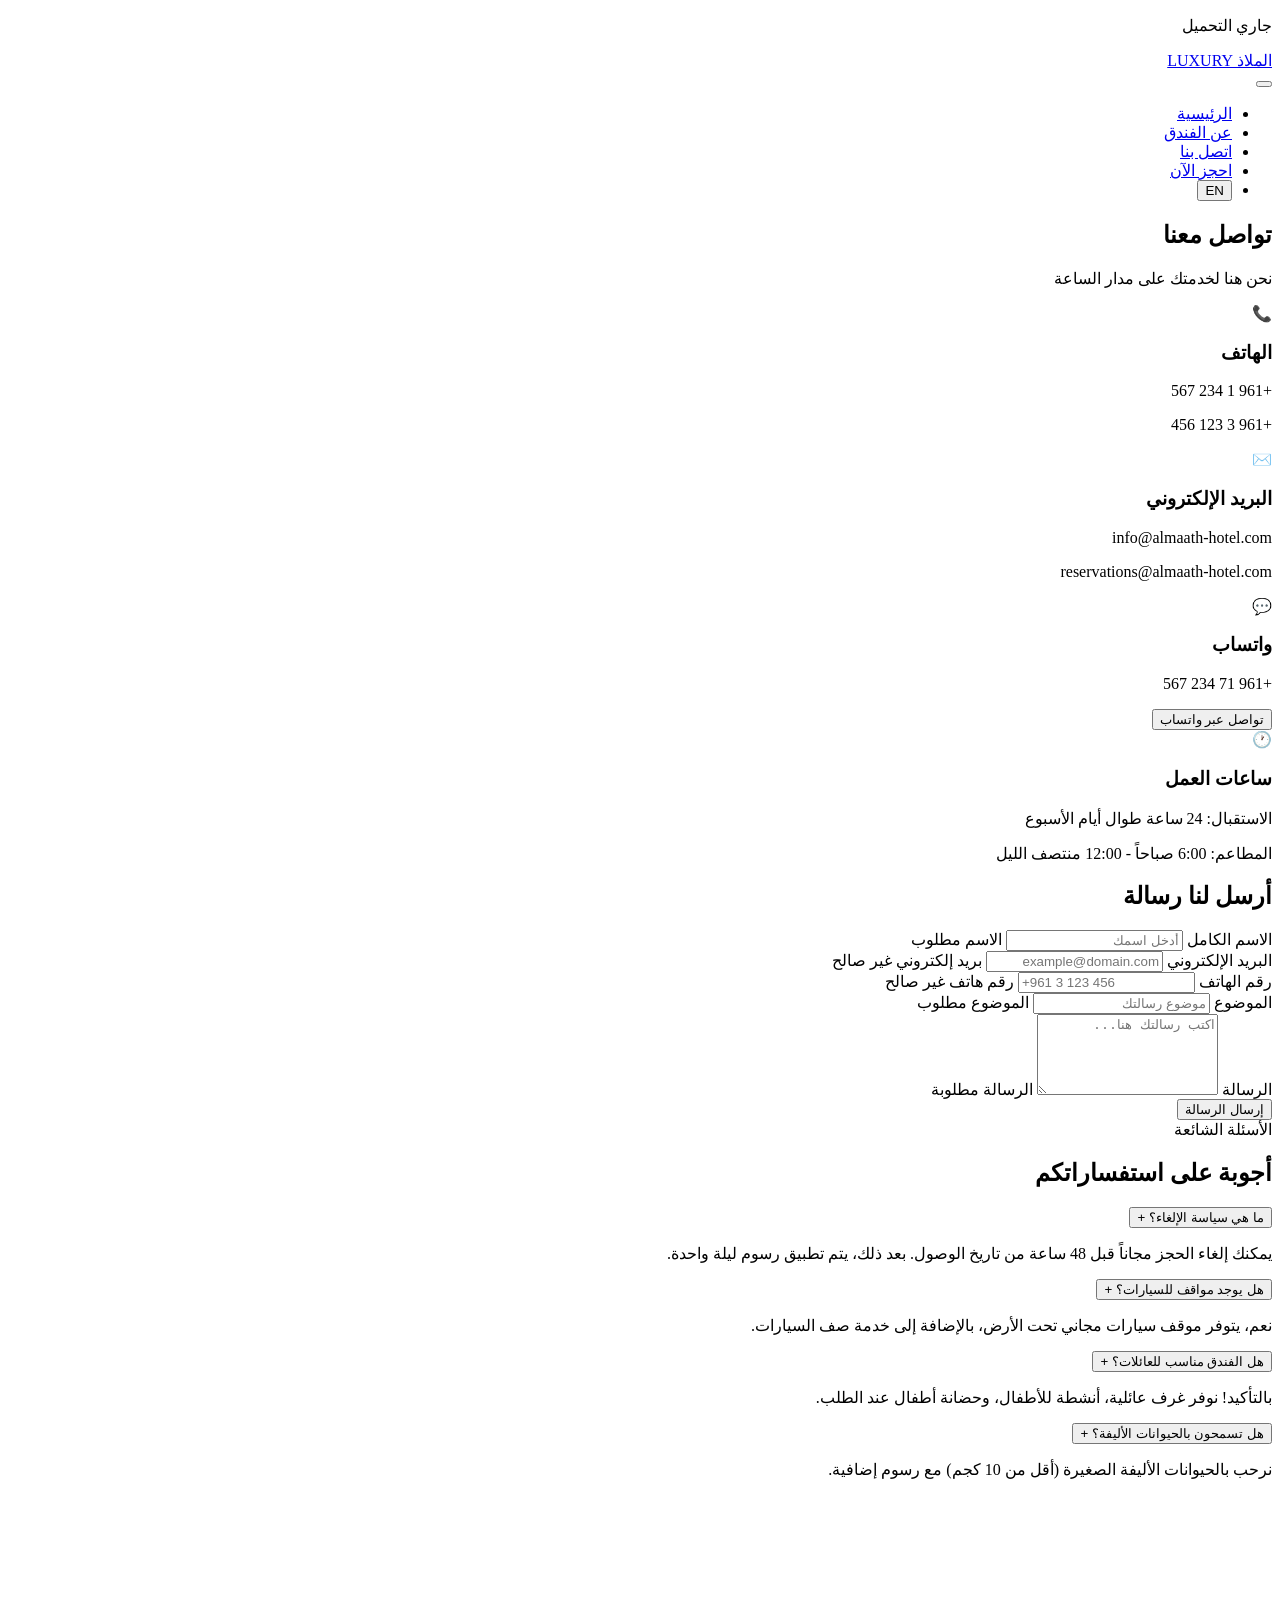
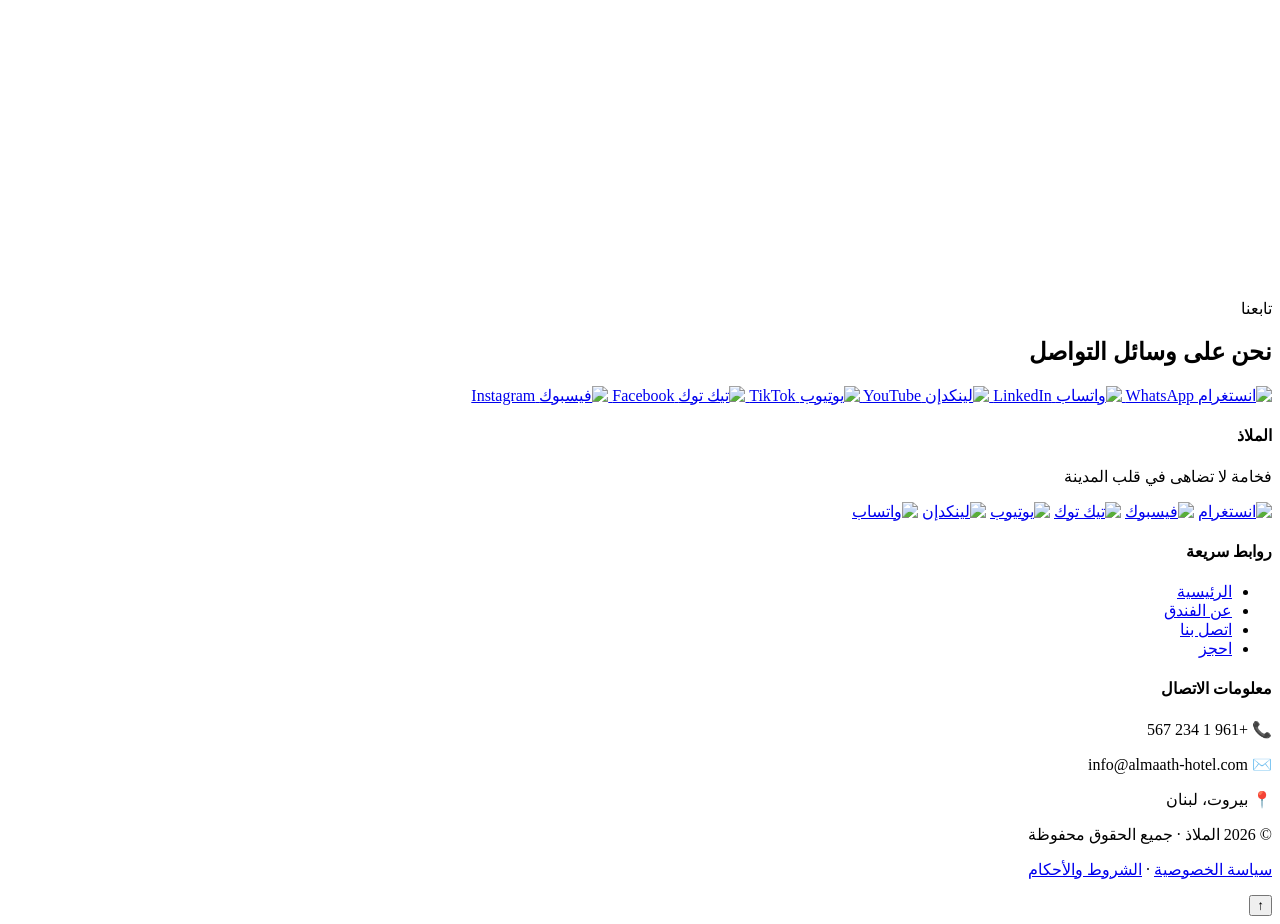
==== commit 3c302f95: "Update contact.html" ====
--- a/contact.html
+++ b/contact.html
@@ -3,15 +3,15 @@
 <head>
   <meta charset="UTF-8">
   <meta name="viewport" content="width=device-width, initial-scale=1.0, maximum-scale=1.0, user-scalable=yes">
-  <title>حجز · فندق الملاذ</title>
-  <meta name="description" content="احجز إقامتك في فندق الملاذ. تجربة فاخرة تنتظرك.">
+  <title>اتصل بنا · فندق الملاذ</title>
+  <meta name="description" content="تواصل مع فندق الملاذ عبر الهاتف، البريد الإلكتروني، واتساب، أو من خلال نموذج الاتصال.">
   <link rel="icon" href="images/favicon.ico" type="image/x-icon">
   <link rel="preconnect" href="https://fonts.googleapis.com">
   <link rel="preconnect" href="https://fonts.gstatic.com" crossorigin>
   <link href="https://fonts.googleapis.com/css2?family=Almarai:wght@300;400;700;800&family=Inter:ital,wght@0,300;0,400;0,600;0,700;1,400&display=swap" rel="stylesheet">
-  <link rel="stylesheet" href="style.css">
-  <link rel="stylesheet" href="responsive.css">
-  <link rel="stylesheet" href="animations.css">
+  <link rel="stylesheet" href="css/style.css">
+  <link rel="stylesheet" href="css/responsive.css">
+  <link rel="stylesheet" href="css/animations.css">
   <script src="https://cdnjs.cloudflare.com/ajax/libs/gsap/3.12.5/gsap.min.js" defer></script>
   <script src="https://cdnjs.cloudflare.com/ajax/libs/gsap/3.12.5/ScrollTrigger.min.js" defer></script>
 </head>
@@ -38,8 +38,8 @@
       <ul class="nav-menu" id="navMenu" role="menubar">
         <li role="none"><a href="index.html" role="menuitem" class="nav-link" data-page="home">الرئيسية</a></li>
         <li role="none"><a href="about.html" role="menuitem" class="nav-link" data-page="about">عن الفندق</a></li>
-        <li role="none"><a href="contact.html" role="menuitem" class="nav-link" data-page="contact">اتصل بنا</a></li>
-        <li role="none"><a href="booking.html" role="menuitem" class="nav-link active book-now-btn" data-page="booking">احجز الآن</a></li>
+        <li role="none"><a href="contact.html" role="menuitem" class="nav-link active" data-page="contact">اتصل بنا</a></li>
+        <li role="none"><a href="booking.html" role="menuitem" class="nav-link book-now-btn" data-page="booking">احجز الآن</a></li>
         <li role="none">
           <button class="lang-switch" id="langToggle" aria-label="تبديل اللغة" data-lang="en">EN</button>
         </li>
@@ -48,101 +48,166 @@
   </header>
 
   <main>
-    <section class="page-hero booking-hero" aria-label="حجز الفندق">
+    <section class="page-hero contact-hero" aria-label="اتصل بنا">
       <div class="page-hero-overlay"></div>
       <div class="page-hero-content container">
-        <h1 data-translate="booking_hero_title">احجز إقامتك</h1>
-        <p data-translate="booking_hero_sub">ابدأ رحلة الفخامة اليوم</p>
-      </div>
-    </section>
-
-    <section class="section booking-section" aria-label="نموذج الحجز">
-      <div class="container">
-        <div class="booking-wrapper glass-card">
-          <h2 class="booking-title" data-translate="booking_form_title">معلومات الحجز</h2>
-          <form id="bookingForm" novalidate>
-            <div class="booking-grid">
-              <div class="form-group">
-                <label for="fullName" data-translate="booking_name">الاسم الكامل</label>
-                <input type="text" id="fullName" placeholder="أدخل اسمك الكامل" required aria-required="true">
+        <h1 data-translate="contact_hero_title">تواصل معنا</h1>
+        <p data-translate="contact_hero_sub">نحن هنا لخدمتك على مدار الساعة</p>
+      </div>
+    </section>
+
+    <section class="section contact-info" aria-label="معلومات الاتصال">
+      <div class="container">
+        <div class="contact-grid">
+          <div class="contact-details">
+            <div class="contact-card glass-card">
+              <span>📞</span>
+              <h3 data-translate="contact_phone_title">الهاتف</h3>
+              <p>+961 1 234 567</p>
+              <p>+961 3 123 456</p>
+            </div>
+            <div class="contact-card glass-card">
+              <span>✉️</span>
+              <h3 data-translate="contact_email_title">البريد الإلكتروني</h3>
+              <p>info@almaath-hotel.com</p>
+              <p>reservations@almaath-hotel.com</p>
+            </div>
+            <div class="contact-card glass-card">
+              <span>💬</span>
+              <h3 data-translate="contact_whatsapp_title">واتساب</h3>
+              <p>+961 71 234 567</p>
+              <button class="btn-sm-gold whatsapp-btn" onclick="window.open('https://wa.me/96171234567','_blank')" data-translate="contact_whatsapp_btn">تواصل عبر واتساب</button>
+            </div>
+            <div class="contact-card glass-card">
+              <span>🕐</span>
+              <h3 data-translate="contact_hours_title">ساعات العمل</h3>
+              <p data-translate="contact_hours">الاستقبال: 24 ساعة طوال أيام الأسبوع</p>
+              <p data-translate="contact_hours_rest">المطاعم: 6:00 صباحاً - 12:00 منتصف الليل</p>
+            </div>
+          </div>
+
+          <div class="contact-form-wrapper glass-card">
+            <h2 data-translate="contact_form_title">أرسل لنا رسالة</h2>
+            <form id="contactForm" novalidate>
+              <div class="form-group">
+                <label for="contactName" data-translate="contact_name">الاسم الكامل</label>
+                <input type="text" id="contactName" placeholder="أدخل اسمك" required aria-required="true">
                 <span class="error-msg" data-translate="name_error">الاسم مطلوب</span>
               </div>
               <div class="form-group">
-                <label for="phoneNumber" data-translate="booking_phone">رقم الهاتف</label>
-                <input type="tel" id="phoneNumber" placeholder="+961 3 123 456" required aria-required="true">
+                <label for="contactEmail" data-translate="contact_email">البريد الإلكتروني</label>
+                <input type="email" id="contactEmail" placeholder="example@domain.com" required aria-required="true">
+                <span class="error-msg" data-translate="email_error">بريد إلكتروني غير صالح</span>
+              </div>
+              <div class="form-group">
+                <label for="contactPhone" data-translate="contact_phone">رقم الهاتف</label>
+                <input type="tel" id="contactPhone" placeholder="+961 3 123 456" required aria-required="true">
                 <span class="error-msg" data-translate="phone_error">رقم هاتف غير صالح</span>
               </div>
               <div class="form-group">
-                <label for="emailAddress" data-translate="booking_email">البريد الإلكتروني</label>
-                <input type="email" id="emailAddress" placeholder="example@domain.com" required aria-required="true">
-                <span class="error-msg" data-translate="email_error">بريد إلكتروني غير صالح</span>
-              </div>
-              <div class="form-group">
-                <label for="countrySelect" data-translate="booking_country">الدولة</label>
-                <select id="countrySelect" required aria-required="true">
-                  <option value="">اختر الدولة</option>
-                  <option value="لبنان">لبنان</option>
-                  <option value="السعودية">المملكة العربية السعودية</option>
-                  <option value="الإمارات">الإمارات العربية المتحدة</option>
-                  <option value="قطر">قطر</option>
-                  <option value="الكويت">الكويت</option>
-                  <option value="عمان">عمان</option>
-                  <option value="البحرين">البحرين</option>
-                  <option value="مصر">مصر</option>
-                  <option value="الأردن">الأردن</option>
-                  <option value="أخرى">أخرى</option>
-                </select>
-                <span class="error-msg" data-translate="country_error">يرجى اختيار الدولة</span>
-              </div>
-              <div class="form-group">
-                <label for="checkInDate" data-translate="booking_checkin">تاريخ الوصول</label>
-                <input type="date" id="checkInDate" required aria-required="true">
-                <span class="error-msg" data-translate="date_error">يرجى اختيار تاريخ صحيح</span>
-              </div>
-              <div class="form-group">
-                <label for="checkOutDate" data-translate="booking_checkout">تاريخ المغادرة</label>
-                <input type="date" id="checkOutDate" required aria-required="true">
-                <span class="error-msg" data-translate="date_error">يرجى اختيار تاريخ صحيح</span>
-              </div>
-              <div class="form-group">
-                <label for="adultsCount" data-translate="booking_adults">عدد البالغين</label>
-                <input type="number" id="adultsCount" min="1" max="10" value="2" required aria-required="true">
-                <span class="error-msg" data-translate="number_error">يجب أن يكون العدد 1 على الأقل</span>
-              </div>
-              <div class="form-group">
-                <label for="childrenCount" data-translate="booking_children">عدد الأطفال</label>
-                <input type="number" id="childrenCount" min="0" max="6" value="0">
-              </div>
-              <div class="form-group">
-                <label for="roomType" data-translate="booking_room_type">نوع الغرفة</label>
-                <select id="roomType" required aria-required="true">
-                  <option value="">اختر نوع الغرفة</option>
-                  <option value="جناح رئاسي">جناح رئاسي</option>
-                  <option value="جناح ديلوكس">جناح ديلوكس</option>
-                  <option value="جناح الشاطئ">جناح الشاطئ</option>
-                  <option value="جناح عائلي">جناح عائلي</option>
-                  <option value="غرفة قياسية">غرفة قياسية</option>
-                </select>
-                <span class="error-msg" data-translate="room_error">يرجى اختيار نوع الغرفة</span>
-              </div>
-              <div class="form-group">
-                <label for="roomCount" data-translate="booking_rooms">عدد الغرف</label>
-                <input type="number" id="roomCount" min="1" max="5" value="1" required aria-required="true">
-                <span class="error-msg" data-translate="number_error">يجب أن يكون العدد 1 على الأقل</span>
-              </div>
-              <div class="form-group full-width">
-                <label for="specialRequests" data-translate="booking_requests">طلبات خاصة</label>
-                <textarea id="specialRequests" rows="3" placeholder="أي طلبات إضافية؟"></textarea>
-              </div>
-              <div class="form-group full-width checkbox-group">
-                <input type="checkbox" id="termsCheck" required aria-required="true">
-                <label for="termsCheck" data-translate="booking_terms">أوافق على <a href="#" data-translate="terms">الشروط والأحكام</a></label>
-                <span class="error-msg" data-translate="terms_error">يجب الموافقة على الشروط</span>
-              </div>
-            </div>
-            <button type="submit" class="btn-gold btn-full" data-translate="booking_submit">احجز الآن</button>
-            <div id="bookingFormMsg" class="form-message"></div>
-          </form>
+                <label for="contactSubject" data-translate="contact_subject">الموضوع</label>
+                <input type="text" id="contactSubject" placeholder="موضوع رسالتك" required aria-required="true">
+                <span class="error-msg" data-translate="subject_error">الموضوع مطلوب</span>
+              </div>
+              <div class="form-group">
+                <label for="contactMessage" data-translate="contact_message">الرسالة</label>
+                <textarea id="contactMessage" rows="5" placeholder="اكتب رسالتك هنا..." required aria-required="true"></textarea>
+                <span class="error-msg" data-translate="message_error">الرسالة مطلوبة</span>
+              </div>
+              <button type="submit" class="btn-gold btn-full" data-translate="contact_send">إرسال الرسالة</button>
+              <div id="contactFormMsg" class="form-message"></div>
+            </form>
+          </div>
+        </div>
+      </div>
+    </section>
+
+    <section class="section faq-section" style="background: var(--dark-bg);" aria-label="الأسئلة الشائعة">
+      <div class="container">
+        <div class="section-header">
+          <span class="section-tag" data-translate="faq_tag">الأسئلة الشائعة</span>
+          <h2 class="section-title" data-translate="faq_title">أجوبة على استفساراتكم</h2>
+        </div>
+        <div class="faq-grid">
+          <div class="faq-item glass-card">
+            <button class="faq-question" aria-expanded="false">
+              <span data-translate="faq_q1">ما هي سياسة الإلغاء؟</span>
+              <span class="faq-icon">+</span>
+            </button>
+            <div class="faq-answer">
+              <p data-translate="faq_a1">يمكنك إلغاء الحجز مجاناً قبل 48 ساعة من تاريخ الوصول. بعد ذلك، يتم تطبيق رسوم ليلة واحدة.</p>
+            </div>
+          </div>
+          <div class="faq-item glass-card">
+            <button class="faq-question" aria-expanded="false">
+              <span data-translate="faq_q2">هل يوجد مواقف للسيارات؟</span>
+              <span class="faq-icon">+</span>
+            </button>
+            <div class="faq-answer">
+              <p data-translate="faq_a2">نعم، يتوفر موقف سيارات مجاني تحت الأرض، بالإضافة إلى خدمة صف السيارات.</p>
+            </div>
+          </div>
+          <div class="faq-item glass-card">
+            <button class="faq-question" aria-expanded="false">
+              <span data-translate="faq_q3">هل الفندق مناسب للعائلات؟</span>
+              <span class="faq-icon">+</span>
+            </button>
+            <div class="faq-answer">
+              <p data-translate="faq_a3">بالتأكيد! نوفر غرف عائلية، أنشطة للأطفال، وحضانة أطفال عند الطلب.</p>
+            </div>
+          </div>
+          <div class="faq-item glass-card">
+            <button class="faq-question" aria-expanded="false">
+              <span data-translate="faq_q4">هل تسمحون بالحيوانات الأليفة؟</span>
+              <span class="faq-icon">+</span>
+            </button>
+            <div class="faq-answer">
+              <p data-translate="faq_a4">نرحب بالحيوانات الأليفة الصغيرة (أقل من 10 كجم) مع رسوم إضافية.</p>
+            </div>
+          </div>
+        </div>
+      </div>
+    </section>
+
+    <section class="section map-contact" aria-label="خريطة الموقع">
+      <div class="container">
+        <div class="map-wrapper glass-card">
+          <iframe src="https://www.google.com/maps/embed?pb=!1m18!1m12!1m3!1d3310.2890064322357!2d35.2133!3d33.8933!2m3!1f0!2f0!3f0!3m2!1i1024!2i768!4f13.1!3m3!1m2!1s0x151f0f8e2f8e2f8f%3A0x2f8e2f8e2f8e2f8e!2sBeirut!5e0!3m2!1sen!2slb!4v1700000000000" width="100%" height="400" style="border:0; border-radius: 20px;" allowfullscreen="" loading="lazy" referrerpolicy="no-referrer-when-downgrade" title="موقع فندق الملاذ"></iframe>
+        </div>
+      </div>
+    </section>
+
+    <section class="section social-media" style="background: var(--dark-bg);" aria-label="وسائل التواصل الاجتماعي">
+      <div class="container">
+        <div class="section-header">
+          <span class="section-tag" data-translate="social_tag">تابعنا</span>
+          <h2 class="section-title" data-translate="social_title">نحن على وسائل التواصل</h2>
+        </div>
+        <div class="social-grid">
+          <a href="#" class="social-link glass-card" aria-label="Instagram">
+            <img src="icons/instagram.svg" alt="انستغرام">
+            <span>Instagram</span>
+          </a>
+          <a href="#" class="social-link glass-card" aria-label="Facebook">
+            <img src="icons/facebook.svg" alt="فيسبوك">
+            <span>Facebook</span>
+          </a>
+          <a href="#" class="social-link glass-card" aria-label="TikTok">
+            <img src="icons/tiktok.svg" alt="تيك توك">
+            <span>TikTok</span>
+          </a>
+          <a href="#" class="social-link glass-card" aria-label="YouTube">
+            <img src="icons/youtube.svg" alt="يوتيوب">
+            <span>YouTube</span>
+          </a>
+          <a href="#" class="social-link glass-card" aria-label="LinkedIn">
+            <img src="icons/linkedin.svg" alt="لينكدإن">
+            <span>LinkedIn</span>
+          </a>
+          <a href="#" class="social-link glass-card" aria-label="WhatsApp">
+            <img src="icons/whatsapp.svg" alt="واتساب">
+            <span>WhatsApp</span>
+          </a>
         </div>
       </div>
     </section>
@@ -186,9 +251,8 @@
 
   <button id="backToTop" class="back-to-top" aria-label="العودة للأعلى">↑</button>
 
-  <script src="main.js" defer></script>
-  <script src="language.js" defer></script>
-  <script src="animations.js" defer></script>
-  <script src="booking.js" defer></script>
+  <script src="js/main.js" defer></script>
+  <script src="js/language.js" defer></script>
+  <script src="js/animations.js" defer></script>
 </body>
-</html>+</html>
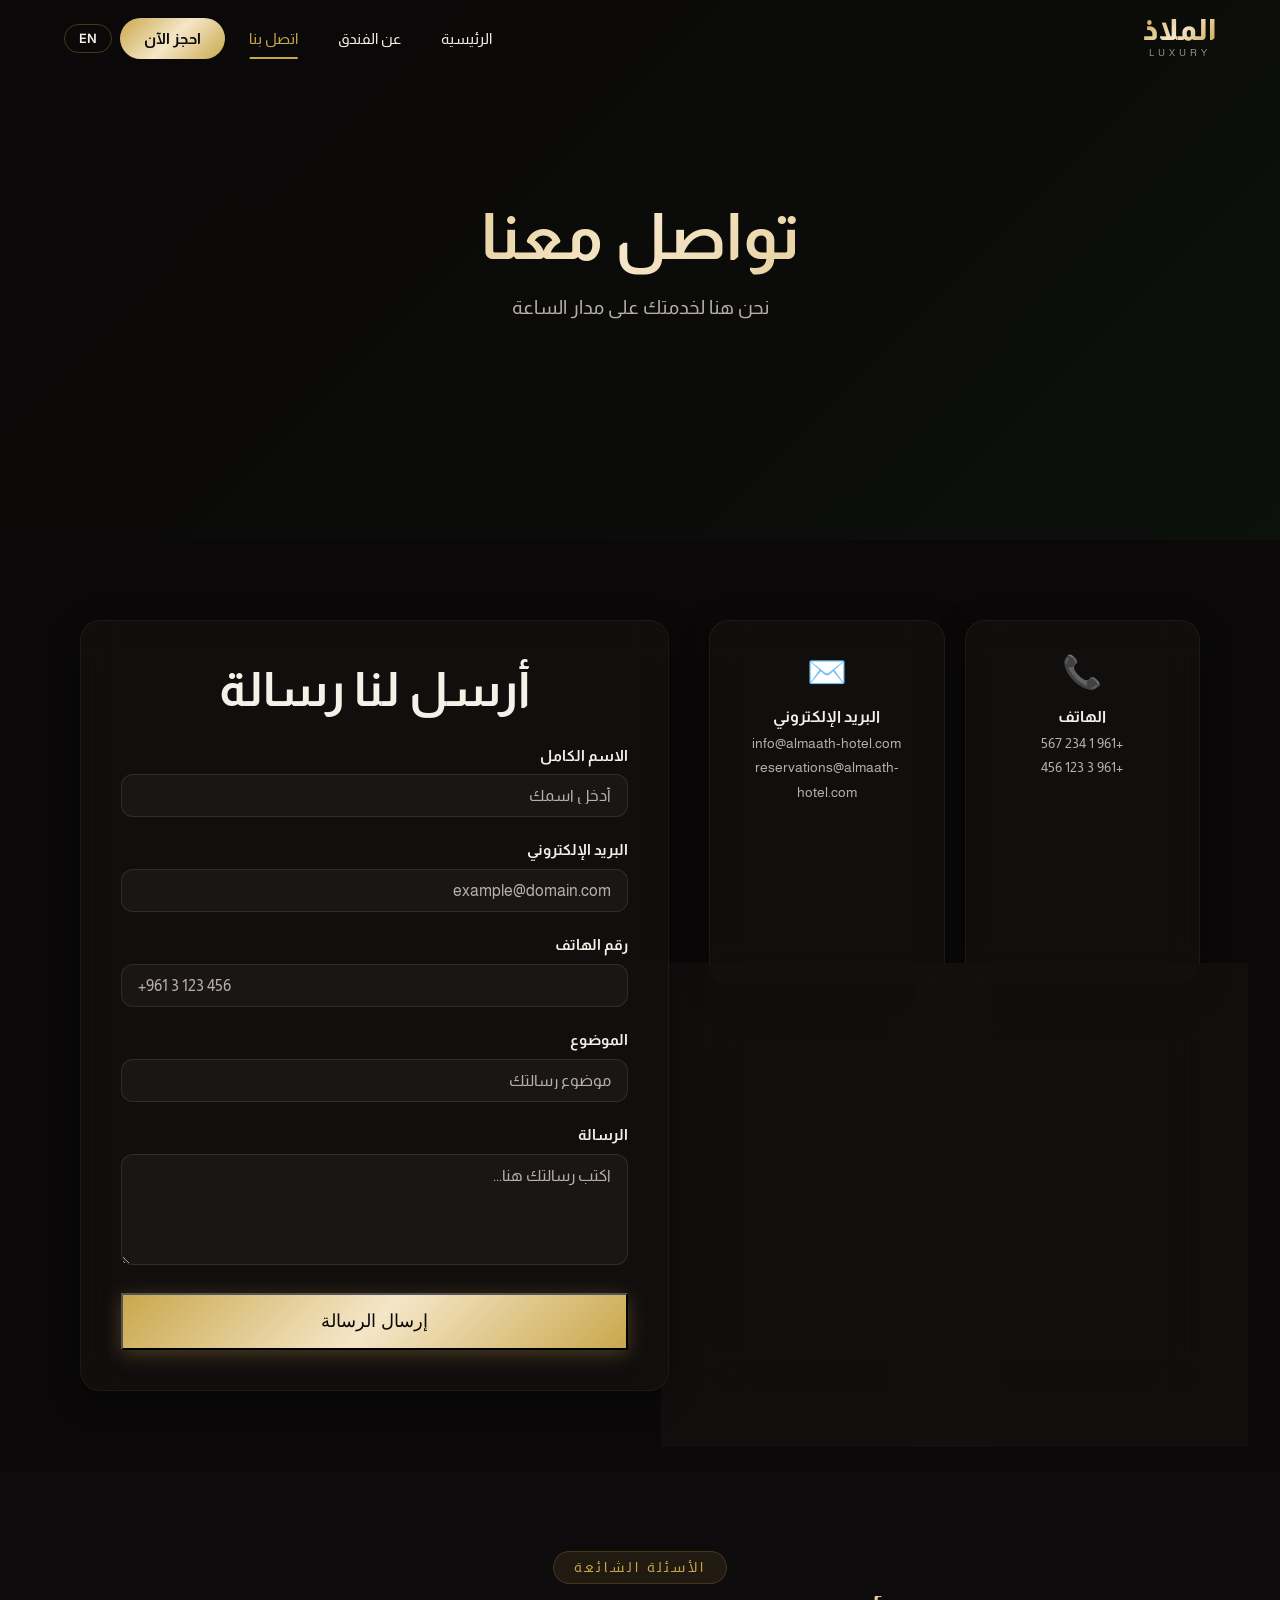
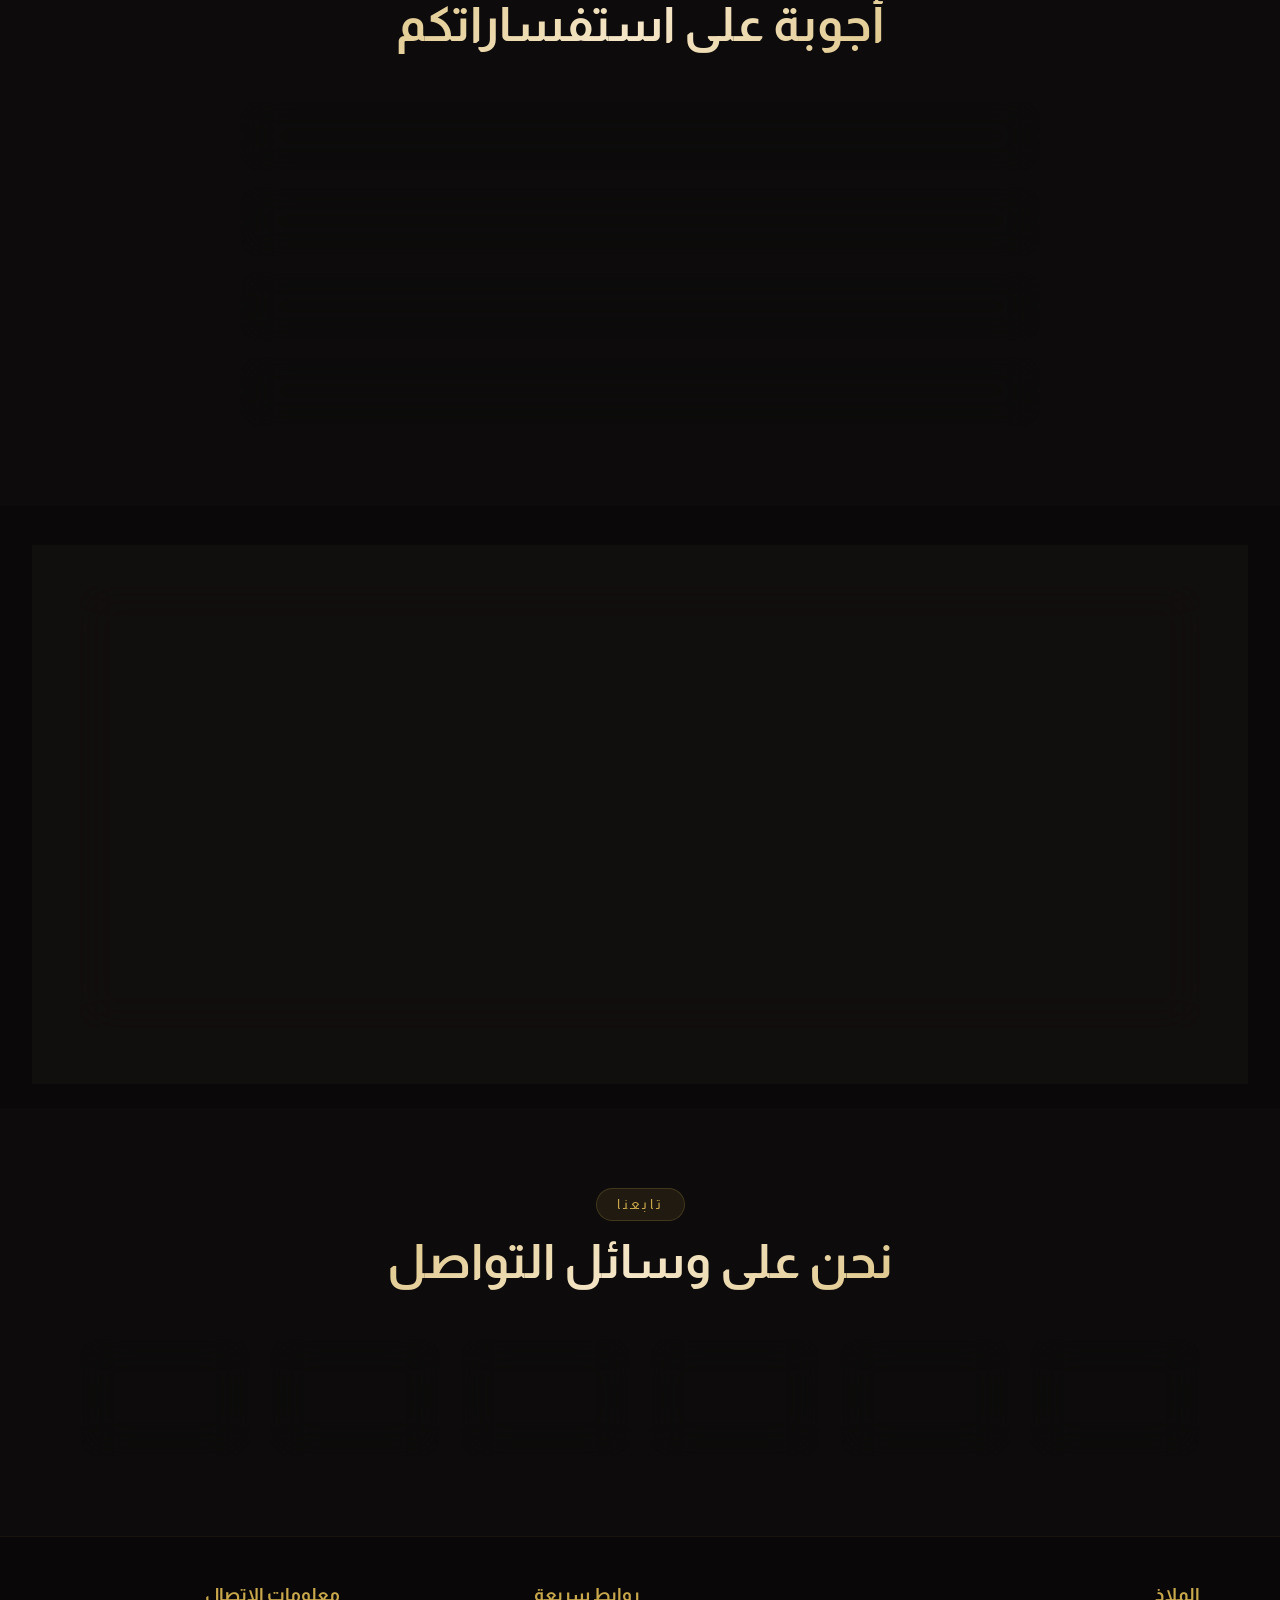
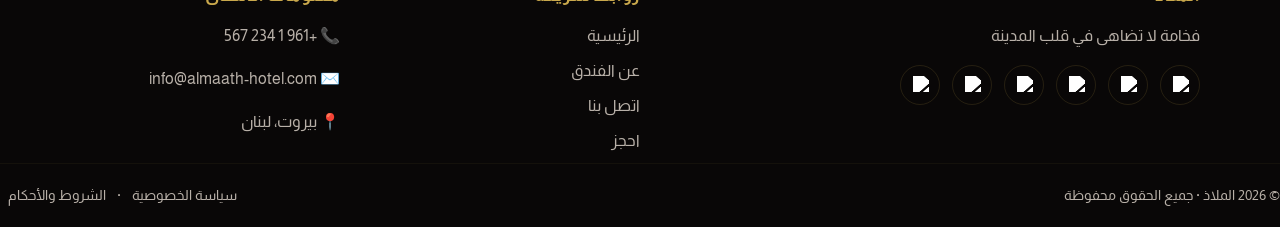
==== commit cbeaa144: "Update contact.html" ====
--- a/contact.html
+++ b/contact.html
@@ -9,9 +9,9 @@
   <link rel="preconnect" href="https://fonts.googleapis.com">
   <link rel="preconnect" href="https://fonts.gstatic.com" crossorigin>
   <link href="https://fonts.googleapis.com/css2?family=Almarai:wght@300;400;700;800&family=Inter:ital,wght@0,300;0,400;0,600;0,700;1,400&display=swap" rel="stylesheet">
-  <link rel="stylesheet" href="css/style.css">
-  <link rel="stylesheet" href="css/responsive.css">
-  <link rel="stylesheet" href="css/animations.css">
+  <link rel="stylesheet" href="style.css">
+  <link rel="stylesheet" href="responsive.css">
+  <link rel="stylesheet" href="animations.css">
   <script src="https://cdnjs.cloudflare.com/ajax/libs/gsap/3.12.5/gsap.min.js" defer></script>
   <script src="https://cdnjs.cloudflare.com/ajax/libs/gsap/3.12.5/ScrollTrigger.min.js" defer></script>
 </head>
@@ -251,8 +251,8 @@
 
   <button id="backToTop" class="back-to-top" aria-label="العودة للأعلى">↑</button>
 
-  <script src="js/main.js" defer></script>
-  <script src="js/language.js" defer></script>
-  <script src="js/animations.js" defer></script>
+  <script src="main.js" defer></script>
+  <script src="language.js" defer></script>
+  <script src="animations.js" defer></script>
 </body>
 </html>
--- a/style.css
+++ b/style.css
@@ -0,0 +1,1450 @@
+/* ============================================
+   STYLE.CSS - فندق الملاذ Luxury Hotel
+   المتغيرات العامة - التصميم الأساسي - المكونات
+   ============================================ */
+
+/* ---------- CSS Variables ---------- */
+:root {
+  /* الألوان الأساسية */
+  --gold: #c9a84c;
+  --gold-light: #e8d5a3;
+  --gold-dark: #a8893a;
+  --gold-gradient: linear-gradient(135deg, #c9a84c 0%, #f5e6c8 50%, #c9a84c 100%);
+  
+  /* الألوان الداكنة */
+  --dark: #0a0808;
+  --dark-bg: #0d0b0b;
+  --dark-card: rgba(20, 17, 17, 0.85);
+  --dark-glass: rgba(20, 17, 17, 0.75);
+  
+  /* النصوص */
+  --text-primary: #f5f0e8;
+  --text-secondary: #b8b0a8;
+  --text-gold: #c9a84c;
+  
+  /* الهوامش والمسافات */
+  --container-width: 1200px;
+  --section-padding: 80px 0;
+  --border-radius: 20px;
+  --border-radius-sm: 12px;
+  
+  /* الظلال */
+  --shadow-soft: 0 8px 32px rgba(0, 0, 0, 0.4);
+  --shadow-gold: 0 8px 32px rgba(201, 168, 76, 0.15);
+  --shadow-glass: 0 8px 32px rgba(0, 0, 0, 0.3);
+  
+  /* الخطوط */
+  --font-arabic: 'Almarai', sans-serif;
+  --font-english: 'Inter', sans-serif;
+  
+  /* الانتقالات */
+  --transition-smooth: all 0.4s cubic-bezier(0.25, 0.46, 0.45, 0.94);
+  --transition-bounce: all 0.5s cubic-bezier(0.34, 1.56, 0.64, 1);
+}
+
+/* ---------- Reset & Base ---------- */
+* {
+  margin: 0;
+  padding: 0;
+  box-sizing: border-box;
+}
+
+html {
+  scroll-behavior: smooth;
+  font-size: 16px;
+  -webkit-font-smoothing: antialiased;
+  -moz-osx-font-smoothing: grayscale;
+}
+
+body {
+  font-family: var(--font-arabic);
+  background: var(--dark);
+  color: var(--text-primary);
+  line-height: 1.7;
+  overflow-x: hidden;
+  min-height: 100vh;
+}
+
+/* ---------- Scrollbar ---------- */
+::-webkit-scrollbar {
+  width: 8px;
+}
+::-webkit-scrollbar-track {
+  background: var(--dark);
+}
+::-webkit-scrollbar-thumb {
+  background: var(--gold);
+  border-radius: 10px;
+}
+::-webkit-scrollbar-thumb:hover {
+  background: var(--gold-dark);
+}
+
+/* ---------- Selection ---------- */
+::selection {
+  background: var(--gold);
+  color: var(--dark);
+}
+::-moz-selection {
+  background: var(--gold);
+  color: var(--dark);
+}
+
+/* ---------- Container ---------- */
+.container {
+  max-width: var(--container-width);
+  margin: 0 auto;
+  padding: 0 24px;
+  width: 100%;
+}
+
+/* ---------- Typography ---------- */
+h1, h2, h3, h4, h5, h6 {
+  font-weight: 700;
+  line-height: 1.2;
+  margin-bottom: 16px;
+}
+
+h1 { font-size: clamp(2.5rem, 6vw, 4.5rem); }
+h2 { font-size: clamp(2rem, 4vw, 3rem); }
+h3 { font-size: clamp(1.4rem, 2.5vw, 2rem); }
+h4 { font-size: clamp(1.1rem, 1.8vw, 1.5rem); }
+
+p {
+  margin-bottom: 16px;
+  color: var(--text-secondary);
+}
+
+a {
+  color: var(--gold);
+  text-decoration: none;
+  transition: var(--transition-smooth);
+}
+
+a:hover {
+  color: var(--gold-light);
+}
+
+img {
+  max-width: 100%;
+  height: auto;
+  display: block;
+}
+
+/* ---------- Section Styles ---------- */
+.section {
+  padding: var(--section-padding);
+  position: relative;
+}
+
+.section-header {
+  text-align: center;
+  margin-bottom: 48px;
+}
+
+.section-tag {
+  display: inline-block;
+  font-size: 0.85rem;
+  letter-spacing: 3px;
+  text-transform: uppercase;
+  color: var(--gold);
+  background: rgba(201, 168, 76, 0.1);
+  padding: 4px 20px;
+  border-radius: 50px;
+  border: 1px solid rgba(201, 168, 76, 0.2);
+  margin-bottom: 12px;
+}
+
+.section-title {
+  font-size: clamp(2rem, 4vw, 3rem);
+  margin-bottom: 16px;
+  background: var(--gold-gradient);
+  -webkit-background-clip: text;
+  -webkit-text-fill-color: transparent;
+  background-clip: text;
+}
+
+.section-desc {
+  max-width: 600px;
+  margin: 0 auto;
+  font-size: 1.1rem;
+}
+
+/* ---------- Glassmorphism Cards ---------- */
+.glass-card {
+  background: var(--dark-glass);
+  backdrop-filter: blur(20px);
+  -webkit-backdrop-filter: blur(20px);
+  border: 1px solid rgba(201, 168, 76, 0.08);
+  border-radius: var(--border-radius);
+  padding: 32px;
+  transition: var(--transition-smooth);
+  box-shadow: var(--shadow-glass);
+}
+
+.glass-card:hover {
+  transform: translateY(-8px);
+  border-color: rgba(201, 168, 76, 0.2);
+  box-shadow: var(--shadow-gold);
+}
+
+/* ---------- Buttons ---------- */
+.btn-primary {
+  display: inline-block;
+  padding: 14px 40px;
+  border-radius: 50px;
+  font-weight: 700;
+  font-size: 1rem;
+  letter-spacing: 1px;
+  cursor: pointer;
+  transition: var(--transition-smooth);
+  border: none;
+  font-family: inherit;
+  position: relative;
+  overflow: hidden;
+}
+
+.btn-gold {
+  background: var(--gold-gradient);
+  color: var(--dark);
+  box-shadow: 0 4px 20px rgba(201, 168, 76, 0.3);
+}
+
+.btn-gold:hover {
+  transform: translateY(-2px);
+  box-shadow: 0 8px 30px rgba(201, 168, 76, 0.5);
+  color: var(--dark);
+}
+
+.btn-outline {
+  background: transparent;
+  color: var(--text-primary);
+  border: 2px solid var(--gold);
+  padding: 12px 38px;
+}
+
+.btn-outline:hover {
+  background: var(--gold);
+  color: var(--dark);
+  transform: translateY(-2px);
+}
+
+.btn-sm-gold {
+  display: inline-block;
+  padding: 8px 24px;
+  background: var(--gold-gradient);
+  color: var(--dark);
+  border-radius: 50px;
+  font-weight: 700;
+  font-size: 0.9rem;
+  transition: var(--transition-smooth);
+  border: none;
+  cursor: pointer;
+}
+
+.btn-sm-gold:hover {
+  transform: scale(1.05);
+  box-shadow: 0 4px 20px rgba(201, 168, 76, 0.4);
+  color: var(--dark);
+}
+
+.btn-full {
+  width: 100%;
+  padding: 16px;
+  font-size: 1.1rem;
+}
+
+/* ---------- Ripple Effect ---------- */
+.btn-ripple {
+  position: relative;
+  overflow: hidden;
+}
+
+.ripple-effect {
+  position: absolute;
+  border-radius: 50%;
+  background: rgba(255, 255, 255, 0.3);
+  transform: scale(0);
+  animation: rippleAnim 0.6s linear;
+  pointer-events: none;
+}
+
+@keyframes rippleAnim {
+  to {
+    transform: scale(4);
+    opacity: 0;
+  }
+}
+
+/* ---------- Loading Screen ---------- */
+#loader {
+  position: fixed;
+  top: 0;
+  left: 0;
+  width: 100%;
+  height: 100%;
+  background: var(--dark);
+  display: flex;
+  flex-direction: column;
+  justify-content: center;
+  align-items: center;
+  z-index: 9999;
+  transition: opacity 0.8s ease, visibility 0.8s ease;
+}
+
+#loader.hidden {
+  opacity: 0;
+  visibility: hidden;
+  pointer-events: none;
+}
+
+.loader-gold-ring {
+  width: 60px;
+  height: 60px;
+  border: 3px solid transparent;
+  border-top-color: var(--gold);
+  border-radius: 50%;
+  animation: spin 1s linear infinite;
+}
+
+.loader-gold-ring::before {
+  content: '';
+  position: absolute;
+  top: 4px;
+  left: 4px;
+  right: 4px;
+  bottom: 4px;
+  border: 3px solid transparent;
+  border-bottom-color: var(--gold-light);
+  border-radius: 50%;
+  animation: spin 1.5s linear infinite reverse;
+}
+
+@keyframes spin {
+  to { transform: rotate(360deg); }
+}
+
+.loader-text {
+  margin-top: 24px;
+  color: var(--gold);
+  font-size: 0.9rem;
+  letter-spacing: 4px;
+  text-transform: uppercase;
+}
+
+/* ---------- Scroll Progress ---------- */
+#scroll-progress {
+  position: fixed;
+  top: 0;
+  left: 0;
+  height: 3px;
+  background: var(--gold-gradient);
+  width: 0%;
+  z-index: 9998;
+  transition: width 0.1s ease;
+}
+
+/* ---------- Navbar ---------- */
+.navbar {
+  position: fixed;
+  top: 0;
+  left: 0;
+  right: 0;
+  padding: 16px 0;
+  z-index: 1000;
+  transition: var(--transition-smooth);
+  background: transparent;
+}
+
+.navbar.scrolled {
+  background: rgba(10, 8, 8, 0.95);
+  backdrop-filter: blur(20px);
+  -webkit-backdrop-filter: blur(20px);
+  padding: 10px 0;
+  border-bottom: 1px solid rgba(201, 168, 76, 0.1);
+}
+
+.nav-container {
+  max-width: var(--container-width);
+  margin: 0 auto;
+  padding: 0 24px;
+  display: flex;
+  justify-content: space-between;
+  align-items: center;
+}
+
+.logo a {
+  display: flex;
+  flex-direction: column;
+  align-items: center;
+  text-decoration: none;
+}
+
+.logo-gold {
+  font-size: 1.8rem;
+  font-weight: 800;
+  background: var(--gold-gradient);
+  -webkit-background-clip: text;
+  -webkit-text-fill-color: transparent;
+  background-clip: text;
+  line-height: 1;
+}
+
+.logo-sub {
+  font-size: 0.6rem;
+  letter-spacing: 4px;
+  color: var(--text-secondary);
+  font-weight: 300;
+}
+
+/* Navigation Menu */
+.nav-menu {
+  display: flex;
+  align-items: center;
+  gap: 8px;
+  list-style: none;
+}
+
+.nav-menu li {
+  position: relative;
+}
+
+.nav-link {
+  color: var(--text-primary);
+  padding: 8px 16px;
+  border-radius: 8px;
+  font-size: 0.95rem;
+  transition: var(--transition-smooth);
+  position: relative;
+  display: block;
+}
+
+.nav-link::after {
+  content: '';
+  position: absolute;
+  bottom: 0;
+  left: 50%;
+  width: 0;
+  height: 2px;
+  background: var(--gold);
+  transition: var(--transition-smooth);
+  transform: translateX(-50%);
+}
+
+.nav-link:hover::after,
+.nav-link.active::after {
+  width: 60%;
+}
+
+.nav-link.active {
+  color: var(--gold);
+}
+
+.book-now-btn {
+  background: var(--gold-gradient);
+  color: var(--dark) !important;
+  padding: 8px 24px !important;
+  border-radius: 50px !important;
+  font-weight: 700;
+}
+
+.book-now-btn::after {
+  display: none !important;
+}
+
+.book-now-btn:hover {
+  transform: scale(1.05);
+  box-shadow: 0 4px 20px rgba(201, 168, 76, 0.3);
+}
+
+/* Language Switch */
+.lang-switch {
+  background: transparent;
+  border: 1px solid rgba(201, 168, 76, 0.3);
+  color: var(--text-primary);
+  padding: 6px 14px;
+  border-radius: 50px;
+  cursor: pointer;
+  font-size: 0.8rem;
+  font-weight: 600;
+  transition: var(--transition-smooth);
+  font-family: var(--font-english);
+}
+
+.lang-switch:hover {
+  background: var(--gold);
+  color: var(--dark);
+  border-color: var(--gold);
+}
+
+/* Mobile Toggle */
+.nav-toggle {
+  display: none;
+  flex-direction: column;
+  gap: 5px;
+  background: transparent;
+  border: none;
+  cursor: pointer;
+  padding: 4px;
+}
+
+.nav-toggle .bar {
+  width: 28px;
+  height: 2px;
+  background: var(--text-primary);
+  transition: var(--transition-smooth);
+  border-radius: 2px;
+}
+
+.nav-toggle.active .bar:nth-child(1) {
+  transform: rotate(45deg) translate(5px, 5px);
+}
+
+.nav-toggle.active .bar:nth-child(2) {
+  opacity: 0;
+}
+
+.nav-toggle.active .bar:nth-child(3) {
+  transform: rotate(-45deg) translate(5px, -5px);
+}
+
+/* ---------- Hero Section ---------- */
+.hero {
+  min-height: 100vh;
+  display: flex;
+  align-items: center;
+  justify-content: center;
+  position: relative;
+  overflow: hidden;
+}
+
+.hero-video-wrapper {
+  position: absolute;
+  top: 0;
+  left: 0;
+  width: 100%;
+  height: 100%;
+  overflow: hidden;
+}
+
+.hero-video {
+  width: 100%;
+  height: 100%;
+  object-fit: cover;
+}
+
+.hero-fallback-img {
+  width: 100%;
+  height: 100%;
+  object-fit: cover;
+}
+
+.hero-overlay {
+  position: absolute;
+  top: 0;
+  left: 0;
+  width: 100%;
+  height: 100%;
+  background: linear-gradient(135deg, rgba(10, 8, 8, 0.8) 0%, rgba(10, 8, 8, 0.4) 50%, rgba(10, 8, 8, 0.7) 100%);
+}
+
+.hero-content {
+  position: relative;
+  z-index: 2;
+  text-align: center;
+  max-width: 800px;
+  padding: 0 24px;
+}
+
+.hero-title {
+  font-size: clamp(3rem, 8vw, 5.5rem);
+  font-weight: 800;
+  margin-bottom: 16px;
+  background: var(--gold-gradient);
+  -webkit-background-clip: text;
+  -webkit-text-fill-color: transparent;
+  background-clip: text;
+  line-height: 1.1;
+}
+
+.hero-sub {
+  font-size: clamp(1.1rem, 2vw, 1.6rem);
+  color: var(--text-secondary);
+  margin-bottom: 36px;
+  font-weight: 300;
+}
+
+.hero-btns {
+  display: flex;
+  gap: 16px;
+  justify-content: center;
+  flex-wrap: wrap;
+}
+
+.hero-scroll-indicator {
+  position: absolute;
+  bottom: 30px;
+  left: 50%;
+  transform: translateX(-50%);
+  z-index: 2;
+  display: flex;
+  flex-direction: column;
+  align-items: center;
+  gap: 6px;
+}
+
+.hero-scroll-indicator span {
+  display: block;
+  width: 2px;
+  height: 12px;
+  background: var(--gold);
+  border-radius: 2px;
+  animation: scrollBounce 1.5s ease-in-out infinite;
+}
+
+.hero-scroll-indicator span:nth-child(2) {
+  animation-delay: 0.3s;
+  height: 18px;
+}
+.hero-scroll-indicator span:nth-child(3) {
+  animation-delay: 0.6s;
+  height: 24px;
+}
+
+@keyframes scrollBounce {
+  0%, 100% { transform: scaleY(0.5); opacity: 0.3; }
+  50% { transform: scaleY(1); opacity: 1; }
+}
+
+/* ---------- Rooms Section ---------- */
+.rooms-grid {
+  display: grid;
+  grid-template-columns: repeat(auto-fit, minmax(300px, 1fr));
+  gap: 30px;
+}
+
+.room-card {
+  overflow: hidden;
+  padding: 0;
+}
+
+.room-img {
+  width: 100%;
+  height: 220px;
+  overflow: hidden;
+}
+
+.room-img img {
+  width: 100%;
+  height: 100%;
+  object-fit: cover;
+  transition: var(--transition-smooth);
+}
+
+.room-card:hover .room-img img {
+  transform: scale(1.08);
+}
+
+.room-info {
+  padding: 24px;
+}
+
+.room-info h3 {
+  margin-bottom: 8px;
+}
+
+.room-price {
+  display: block;
+  font-size: 1.5rem;
+  color: var(--gold);
+  font-weight: 700;
+  margin: 12px 0;
+}
+
+.room-price small {
+  font-size: 0.8rem;
+  color: var(--text-secondary);
+  font-weight: 400;
+}
+
+/* ---------- Amenities ---------- */
+.amenities-grid {
+  display: grid;
+  grid-template-columns: repeat(auto-fit, minmax(150px, 1fr));
+  gap: 24px;
+}
+
+.amenity-item {
+  text-align: center;
+  padding: 24px 16px;
+}
+
+.amenity-item span {
+  font-size: 2.5rem;
+  display: block;
+  margin-bottom: 8px;
+}
+
+.amenity-item h4 {
+  font-size: 0.95rem;
+  margin-bottom: 0;
+}
+
+/* ---------- Gallery ---------- */
+.gallery-grid {
+  display: grid;
+  grid-template-columns: repeat(auto-fit, minmax(250px, 1fr));
+  gap: 20px;
+}
+
+.gallery-item {
+  border-radius: var(--border-radius-sm);
+  overflow: hidden;
+  cursor: pointer;
+  position: relative;
+}
+
+.gallery-item img {
+  width: 100%;
+  height: 250px;
+  object-fit: cover;
+  transition: var(--transition-smooth);
+}
+
+.gallery-item:hover img {
+  transform: scale(1.05);
+}
+
+/* ---------- Testimonials ---------- */
+.testimonial-slider {
+  position: relative;
+  max-width: 700px;
+  margin: 0 auto;
+}
+
+.testimonial-slide {
+  display: none;
+  text-align: center;
+  padding: 40px;
+}
+
+.testimonial-slide.active {
+  display: block;
+}
+
+.testimonial-slide p {
+  font-size: 1.2rem;
+  font-style: italic;
+  color: var(--text-primary);
+  margin-bottom: 16px;
+}
+
+.testimonial-slide cite {
+  font-style: normal;
+  color: var(--gold);
+  font-weight: 600;
+}
+
+.slider-controls {
+  display: flex;
+  justify-content: center;
+  gap: 16px;
+  margin-top: 24px;
+}
+
+.slider-controls button {
+  background: transparent;
+  border: 1px solid rgba(201, 168, 76, 0.3);
+  color: var(--text-primary);
+  width: 48px;
+  height: 48px;
+  border-radius: 50%;
+  font-size: 1.5rem;
+  cursor: pointer;
+  transition: var(--transition-smooth);
+}
+
+.slider-controls button:hover {
+  background: var(--gold);
+  color: var(--dark);
+  border-color: var(--gold);
+}
+
+/* ---------- Stats ---------- */
+.stats {
+  background: linear-gradient(135deg, rgba(10, 8, 8, 0.9), rgba(30, 20, 10, 0.9));
+  padding: 60px 0;
+}
+
+.stats-grid {
+  display: grid;
+  grid-template-columns: repeat(auto-fit, minmax(150px, 1fr));
+  gap: 30px;
+  text-align: center;
+}
+
+.stat-item .stat-number {
+  font-size: 3rem;
+  font-weight: 800;
+  color: var(--gold);
+  display: block;
+  margin-bottom: 4px;
+}
+
+.stat-item p {
+  font-size: 0.9rem;
+  color: var(--text-secondary);
+  margin: 0;
+}
+
+/* ---------- Map & Newsletter ---------- */
+.map-news-grid {
+  display: grid;
+  grid-template-columns: 1fr 1fr;
+  gap: 30px;
+}
+
+.map-wrapper {
+  padding: 16px;
+  overflow: hidden;
+}
+
+.newsletter {
+  display: flex;
+  flex-direction: column;
+  justify-content: center;
+}
+
+.newsletter h3 {
+  margin-bottom: 4px;
+}
+
+.newsletter form {
+  display: flex;
+  gap: 12px;
+  margin-top: 16px;
+}
+
+.newsletter input {
+  flex: 1;
+  padding: 12px 18px;
+  border-radius: 50px;
+  border: 1px solid rgba(201, 168, 76, 0.2);
+  background: rgba(255, 255, 255, 0.05);
+  color: var(--text-primary);
+  font-size: 0.95rem;
+  font-family: inherit;
+  transition: var(--transition-smooth);
+}
+
+.newsletter input:focus {
+  outline: none;
+  border-color: var(--gold);
+  background: rgba(255, 255, 255, 0.08);
+}
+
+.newsletter input::placeholder {
+  color: var(--text-secondary);
+}
+
+.newsletter button {
+  padding: 12px 32px;
+  white-space: nowrap;
+}
+
+/* ---------- Form Styles ---------- */
+.form-group {
+  margin-bottom: 20px;
+  position: relative;
+}
+
+.form-group label {
+  display: block;
+  margin-bottom: 6px;
+  font-weight: 600;
+  font-size: 0.95rem;
+}
+
+.form-group input,
+.form-group select,
+.form-group textarea {
+  width: 100%;
+  padding: 12px 16px;
+  border-radius: var(--border-radius-sm);
+  border: 1px solid rgba(201, 168, 76, 0.15);
+  background: rgba(255, 255, 255, 0.04);
+  color: var(--text-primary);
+  font-size: 1rem;
+  font-family: inherit;
+  transition: var(--transition-smooth);
+}
+
+.form-group input:focus,
+.form-group select:focus,
+.form-group textarea:focus {
+  outline: none;
+  border-color: var(--gold);
+  background: rgba(255, 255, 255, 0.08);
+  box-shadow: 0 0 0 4px rgba(201, 168, 76, 0.1);
+}
+
+.form-group input::placeholder,
+.form-group textarea::placeholder {
+  color: var(--text-secondary);
+}
+
+.form-group select option {
+  background: var(--dark);
+  color: var(--text-primary);
+}
+
+.form-group .error-msg {
+  display: none;
+  color: #ff6b6b;
+  font-size: 0.8rem;
+  margin-top: 4px;
+}
+
+.form-group.error input,
+.form-group.error select,
+.form-group.error textarea {
+  border-color: #ff6b6b;
+}
+
+.form-group.error .error-msg {
+  display: block;
+}
+
+.form-message {
+  margin-top: 16px;
+  padding: 12px;
+  border-radius: var(--border-radius-sm);
+  display: none;
+}
+
+.form-message.success {
+  display: block;
+  background: rgba(46, 213, 115, 0.1);
+  border: 1px solid #2ed573;
+  color: #2ed573;
+}
+
+.form-message.error {
+  display: block;
+  background: rgba(255, 107, 107, 0.1);
+  border: 1px solid #ff6b6b;
+  color: #ff6b6b;
+}
+
+.checkbox-group {
+  display: flex;
+  align-items: center;
+  gap: 10px;
+}
+
+.checkbox-group input[type="checkbox"] {
+  width: 20px;
+  height: 20px;
+  accent-color: var(--gold);
+  cursor: pointer;
+}
+
+.checkbox-group label {
+  margin: 0;
+  cursor: pointer;
+}
+
+/* ---------- FAQ ---------- */
+.faq-grid {
+  max-width: 800px;
+  margin: 0 auto;
+  display: flex;
+  flex-direction: column;
+  gap: 16px;
+}
+
+.faq-item {
+  padding: 0;
+  overflow: hidden;
+}
+
+.faq-question {
+  width: 100%;
+  padding: 20px 24px;
+  background: transparent;
+  border: none;
+  color: var(--text-primary);
+  font-size: 1.05rem;
+  font-weight: 600;
+  cursor: pointer;
+  display: flex;
+  justify-content: space-between;
+  align-items: center;
+  font-family: inherit;
+  transition: var(--transition-smooth);
+}
+
+.faq-question:hover {
+  color: var(--gold);
+}
+
+.faq-question .faq-icon {
+  font-size: 1.5rem;
+  transition: var(--transition-smooth);
+}
+
+.faq-question.active .faq-icon {
+  transform: rotate(45deg);
+}
+
+.faq-answer {
+  max-height: 0;
+  overflow: hidden;
+  transition: max-height 0.5s cubic-bezier(0.25, 0.46, 0.45, 0.94);
+  padding: 0 24px;
+}
+
+.faq-answer.open {
+  max-height: 300px;
+  padding: 0 24px 20px;
+}
+
+.faq-answer p {
+  margin: 0;
+}
+
+/* ---------- Social Links ---------- */
+.social-grid {
+  display: grid;
+  grid-template-columns: repeat(auto-fit, minmax(140px, 1fr));
+  gap: 20px;
+}
+
+.social-link {
+  display: flex;
+  flex-direction: column;
+  align-items: center;
+  gap: 8px;
+  padding: 24px 16px;
+  text-align: center;
+  transition: var(--transition-smooth);
+}
+
+.social-link img {
+  width: 36px;
+  height: 36px;
+  filter: brightness(0) invert(1);
+  transition: var(--transition-smooth);
+}
+
+.social-link:hover img {
+  filter: brightness(0) invert(0.8) sepia(1) saturate(3) hue-rotate(5deg);
+}
+
+.social-link span {
+  font-size: 0.85rem;
+}
+
+/* ---------- Footer ---------- */
+.footer {
+  background: rgba(10, 8, 8, 0.98);
+  border-top: 1px solid rgba(201, 168, 76, 0.08);
+  padding: 48px 0 0;
+}
+
+.footer-grid {
+  display: grid;
+  grid-template-columns: 2fr 1fr 1fr;
+  gap: 40px;
+  padding-bottom: 32px;
+}
+
+.footer-col h4 {
+  color: var(--gold);
+  font-size: 1.1rem;
+  margin-bottom: 16px;
+}
+
+.footer-col ul {
+  list-style: none;
+}
+
+.footer-col ul li {
+  margin-bottom: 8px;
+}
+
+.footer-col ul li a {
+  color: var(--text-secondary);
+  transition: var(--transition-smooth);
+}
+
+.footer-col ul li a:hover {
+  color: var(--gold);
+  padding-right: 6px;
+}
+
+.social-icons {
+  display: flex;
+  gap: 12px;
+  flex-wrap: wrap;
+  margin-top: 12px;
+}
+
+.social-icons a {
+  display: inline-block;
+  width: 40px;
+  height: 40px;
+  border-radius: 50%;
+  border: 1px solid rgba(201, 168, 76, 0.15);
+  display: flex;
+  align-items: center;
+  justify-content: center;
+  transition: var(--transition-smooth);
+}
+
+.social-icons a img {
+  width: 18px;
+  height: 18px;
+  filter: brightness(0) invert(1);
+  transition: var(--transition-smooth);
+}
+
+.social-icons a:hover {
+  border-color: var(--gold);
+  transform: translateY(-3px);
+}
+
+.social-icons a:hover img {
+  filter: brightness(0) invert(0.8) sepia(1) saturate(3) hue-rotate(5deg);
+}
+
+.footer-bottom {
+  border-top: 1px solid rgba(201, 168, 76, 0.06);
+  padding: 20px 0;
+  display: flex;
+  justify-content: space-between;
+  align-items: center;
+  flex-wrap: wrap;
+  gap: 12px;
+}
+
+.footer-bottom p {
+  margin: 0;
+  font-size: 0.85rem;
+  color: var(--text-secondary);
+}
+
+.footer-bottom a {
+  color: var(--text-secondary);
+  margin: 0 8px;
+}
+
+.footer-bottom a:hover {
+  color: var(--gold);
+}
+
+/* ---------- Back to Top ---------- */
+.back-to-top {
+  position: fixed;
+  bottom: 30px;
+  right: 30px;
+  width: 50px;
+  height: 50px;
+  border-radius: 50%;
+  background: var(--gold-gradient);
+  color: var(--dark);
+  border: none;
+  font-size: 1.5rem;
+  cursor: pointer;
+  z-index: 999;
+  opacity: 0;
+  visibility: hidden;
+  transform: translateY(20px);
+  transition: var(--transition-smooth);
+  box-shadow: 0 4px 20px rgba(201, 168, 76, 0.3);
+}
+
+.back-to-top.visible {
+  opacity: 1;
+  visibility: visible;
+  transform: translateY(0);
+}
+
+.back-to-top:hover {
+  transform: translateY(-4px) scale(1.05);
+  box-shadow: 0 8px 30px rgba(201, 168, 76, 0.5);
+}
+
+/* ---------- Page Hero (about, contact, booking) ---------- */
+.page-hero {
+  min-height: 60vh;
+  display: flex;
+  align-items: center;
+  justify-content: center;
+  position: relative;
+  overflow: hidden;
+  background: var(--dark);
+}
+
+.page-hero-overlay {
+  position: absolute;
+  top: 0;
+  left: 0;
+  width: 100%;
+  height: 100%;
+  background: linear-gradient(135deg, rgba(10, 8, 8, 0.85), rgba(10, 8, 8, 0.5));
+}
+
+.page-hero-content {
+  position: relative;
+  z-index: 2;
+  text-align: center;
+}
+
+.page-hero-content h1 {
+  font-size: clamp(2.5rem, 6vw, 4rem);
+  background: var(--gold-gradient);
+  -webkit-background-clip: text;
+  -webkit-text-fill-color: transparent;
+  background-clip: text;
+}
+
+.page-hero-content p {
+  font-size: 1.2rem;
+  color: var(--text-secondary);
+}
+
+.about-hero {
+  background: linear-gradient(135deg, var(--dark), #1a1410);
+}
+
+.contact-hero {
+  background: linear-gradient(135deg, var(--dark), #0f1a10);
+}
+
+.booking-hero {
+  background: linear-gradient(135deg, var(--dark), #1a1410);
+}
+
+/* ---------- About Page Specific ---------- */
+.about-grid {
+  display: grid;
+  grid-template-columns: 1fr 1fr;
+  gap: 48px;
+  align-items: center;
+}
+
+.about-image img {
+  border-radius: var(--border-radius);
+  width: 100%;
+  height: 400px;
+  object-fit: cover;
+}
+
+.vision-mission-grid {
+  display: grid;
+  grid-template-columns: repeat(3, 1fr);
+  gap: 30px;
+}
+
+.vision-card,
+.mission-card,
+.philosophy-card {
+  text-align: center;
+}
+
+.vm-icon {
+  font-size: 2.5rem;
+  display: block;
+  margin-bottom: 12px;
+}
+
+.why-grid {
+  display: grid;
+  grid-template-columns: repeat(auto-fit, minmax(220px, 1fr));
+  gap: 24px;
+}
+
+.why-item {
+  text-align: center;
+  padding: 24px;
+}
+
+.why-item span {
+  font-size: 2rem;
+  display: block;
+  margin-bottom: 8px;
+}
+
+.awards-grid {
+  display: grid;
+  grid-template-columns: repeat(auto-fit, minmax(220px, 1fr));
+  gap: 24px;
+}
+
+.award-item {
+  text-align: center;
+}
+
+.award-item span {
+  font-size: 2.5rem;
+  display: block;
+  margin-bottom: 8px;
+}
+
+.management-grid {
+  display: grid;
+  grid-template-columns: repeat(auto-fit, minmax(220px, 1fr));
+  gap: 30px;
+}
+
+.manager-card {
+  text-align: center;
+  padding: 20px;
+}
+
+.manager-card img {
+  width: 120px;
+  height: 120px;
+  border-radius: 50%;
+  object-fit: cover;
+  margin: 0 auto 12px;
+  border: 3px solid rgba(201, 168, 76, 0.2);
+}
+
+.manager-card h4 {
+  margin-bottom: 4px;
+}
+
+.manager-card p {
+  font-size: 0.9rem;
+  color: var(--gold);
+}
+
+.timeline-grid {
+  display: grid;
+  grid-template-columns: repeat(auto-fit, minmax(200px, 1fr));
+  gap: 24px;
+}
+
+.timeline-item {
+  text-align: center;
+  padding: 24px;
+}
+
+.timeline-year {
+  display: inline-block;
+  font-size: 1.8rem;
+  font-weight: 800;
+  color: var(--gold);
+  margin-bottom: 8px;
+}
+
+/* ---------- Contact Page Specific ---------- */
+.contact-grid {
+  display: grid;
+  grid-template-columns: 1fr 1.2fr;
+  gap: 40px;
+}
+
+.contact-details {
+  display: grid;
+  grid-template-columns: 1fr 1fr;
+  gap: 20px;
+}
+
+.contact-card {
+  padding: 24px;
+  text-align: center;
+}
+
+.contact-card span {
+  font-size: 2rem;
+  display: block;
+  margin-bottom: 8px;
+}
+
+.contact-card h3 {
+  font-size: 1rem;
+  margin-bottom: 4px;
+}
+
+.contact-card p {
+  margin: 0;
+  font-size: 0.9rem;
+}
+
+.contact-form-wrapper {
+  padding: 40px;
+}
+
+.contact-form-wrapper h2 {
+  text-align: center;
+  margin-bottom: 24px;
+}
+
+.whatsapp-btn {
+  margin-top: 8px;
+}
+
+/* ---------- Booking Page Specific ---------- */
+.booking-wrapper {
+  max-width: 800px;
+  margin: 0 auto;
+  padding: 48px;
+}
+
+.booking-title {
+  text-align: center;
+  margin-bottom: 32px;
+}
+
+.booking-grid {
+  display: grid;
+  grid-template-columns: 1fr 1fr;
+  gap: 20px 30px;
+}
+
+.booking-grid .full-width {
+  grid-column: 1 / -1;
+}
+
+/* ---------- Responsive Utilities ---------- */
+.text-center { text-align: center; }
+.text-gold { color: var(--gold); }
+.mt-16 { margin-top: 16px; }
+.mb-16 { margin-bottom: 16px; }
+.mt-32 { margin-top: 32px; }
+.mb-32 { margin-bottom: 32px; }
+
+/* ---------- RTL / LTR ---------- */
+[dir="rtl"] {
+  font-family: var(--font-arabic);
+}
+
+[dir="ltr"] {
+  font-family: var(--font-english);
+}
+
+[dir="ltr"] .logo-gold {
+  font-family: var(--font-english);
+}
+
+[dir="ltr"] .nav-menu {
+  gap: 4px;
+}
+
+/* ---------- Print Styles ---------- */
+@media print {
+  .hero-video-wrapper,
+  .hero-scroll-indicator,
+  #backToTop,
+  #scroll-progress,
+  #loader {
+    display: none !important;
+  }
+  .navbar {
+    position: static !important;
+    background: var(--dark) !important;
+  }
+}
--- a/responsive.css
+++ b/responsive.css
@@ -0,0 +1,587 @@
+/* ============================================
+   RESPONSIVE.CSS - فندق الملاذ
+   جميع نقاط التوقف المتجاوبة
+   ============================================ */
+
+/* ---------- Large Desktops (1200px+) ---------- */
+@media (min-width: 1201px) {
+  .container {
+    padding: 0 40px;
+  }
+}
+
+/* ---------- Desktop (992px - 1200px) ---------- */
+@media (max-width: 1200px) {
+  .container {
+    padding: 0 32px;
+  }
+  
+  .contact-grid {
+    grid-template-columns: 1fr;
+  }
+  
+  .contact-details {
+    grid-template-columns: repeat(2, 1fr);
+  }
+  
+  .vision-mission-grid {
+    grid-template-columns: repeat(2, 1fr);
+  }
+  
+  .vision-mission-grid .philosophy-card {
+    grid-column: 1 / -1;
+  }
+}
+
+/* ---------- Tablet (768px - 991px) ---------- */
+@media (max-width: 991px) {
+  /* Navigation */
+  .nav-toggle {
+    display: flex;
+  }
+  
+  .nav-menu {
+    position: fixed;
+    top: 0;
+    right: -100%;
+    width: 80%;
+    max-width: 360px;
+    height: 100vh;
+    background: rgba(10, 8, 8, 0.98);
+    backdrop-filter: blur(20px);
+    flex-direction: column;
+    padding: 80px 32px 32px;
+    gap: 4px;
+    transition: right 0.4s cubic-bezier(0.25, 0.46, 0.45, 0.94);
+    overflow-y: auto;
+    border-left: 1px solid rgba(201, 168, 76, 0.1);
+  }
+  
+  .nav-menu.open {
+    right: 0;
+  }
+  
+  .nav-menu li {
+    width: 100%;
+  }
+  
+  .nav-link {
+    padding: 12px 16px;
+    font-size: 1.1rem;
+    width: 100%;
+  }
+  
+  .book-now-btn {
+    text-align: center;
+    margin-top: 8px;
+  }
+  
+  .lang-switch {
+    margin-top: 8px;
+    width: 100%;
+    padding: 12px;
+  }
+  
+  /* Hero */
+  .hero-title {
+    font-size: clamp(2.5rem, 7vw, 4rem);
+  }
+  
+  /* Grids */
+  .rooms-grid {
+    grid-template-columns: repeat(2, 1fr);
+  }
+  
+  .map-news-grid {
+    grid-template-columns: 1fr;
+  }
+  
+  .footer-grid {
+    grid-template-columns: 1fr 1fr;
+    gap: 32px;
+  }
+  
+  .about-grid {
+    grid-template-columns: 1fr;
+    gap: 32px;
+  }
+  
+  .about-image img {
+    height: 300px;
+  }
+  
+  .management-grid {
+    grid-template-columns: repeat(2, 1fr);
+  }
+  
+  .booking-grid {
+    grid-template-columns: 1fr;
+  }
+  
+  .booking-wrapper {
+    padding: 32px 24px;
+  }
+  
+  .gallery-grid {
+    grid-template-columns: repeat(2, 1fr);
+  }
+  
+  .stats-grid {
+    grid-template-columns: repeat(2, 1fr);
+  }
+  
+  .testimonial-slide {
+    padding: 24px;
+  }
+}
+
+/* ---------- Mobile (576px - 767px) ---------- */
+@media (max-width: 767px) {
+  :root {
+    --section-padding: 50px 0;
+    --border-radius: 16px;
+  }
+  
+  .container {
+    padding: 0 16px;
+  }
+  
+  .section-header {
+    margin-bottom: 32px;
+  }
+  
+  .section-title {
+    font-size: clamp(1.6rem, 5vw, 2.2rem);
+  }
+  
+  /* Hero */
+  .hero {
+    min-height: 90vh;
+  }
+  
+  .hero-title {
+    font-size: clamp(2rem, 8vw, 3rem);
+  }
+  
+  .hero-sub {
+    font-size: 1rem;
+  }
+  
+  .hero-btns {
+    flex-direction: column;
+    align-items: center;
+    gap: 12px;
+  }
+  
+  .hero-btns .btn-primary {
+    width: 100%;
+    max-width: 280px;
+    text-align: center;
+  }
+  
+  .hero-scroll-indicator {
+    display: none;
+  }
+  
+  /* Grids */
+  .rooms-grid {
+    grid-template-columns: 1fr;
+    max-width: 400px;
+    margin: 0 auto;
+  }
+  
+  .amenities-grid {
+    grid-template-columns: repeat(2, 1fr);
+    gap: 16px;
+  }
+  
+  .amenity-item {
+    padding: 16px;
+  }
+  
+  .gallery-grid {
+    grid-template-columns: 1fr 1fr;
+    gap: 12px;
+  }
+  
+  .gallery-item img {
+    height: 160px;
+  }
+  
+  .stats-grid {
+    grid-template-columns: 1fr 1fr;
+    gap: 20px;
+  }
+  
+  .stat-item .stat-number {
+    font-size: 2.2rem;
+  }
+  
+  .contact-details {
+    grid-template-columns: 1fr 1fr;
+    gap: 16px;
+  }
+  
+  .contact-card {
+    padding: 16px;
+  }
+  
+  .contact-form-wrapper {
+    padding: 24px 16px;
+  }
+  
+  .vision-mission-grid {
+    grid-template-columns: 1fr;
+    gap: 20px;
+  }
+  
+  .vision-mission-grid .philosophy-card {
+    grid-column: 1;
+  }
+  
+  .why-grid {
+    grid-template-columns: 1fr 1fr;
+    gap: 16px;
+  }
+  
+  .awards-grid {
+    grid-template-columns: 1fr;
+    max-width: 320px;
+    margin: 0 auto;
+  }
+  
+  .management-grid {
+    grid-template-columns: 1fr;
+    max-width: 300px;
+    margin: 0 auto;
+  }
+  
+  .timeline-grid {
+    grid-template-columns: 1fr 1fr;
+    gap: 16px;
+  }
+  
+  .footer-grid {
+    grid-template-columns: 1fr;
+    gap: 24px;
+    text-align: center;
+  }
+  
+  .social-icons {
+    justify-content: center;
+  }
+  
+  .footer-bottom {
+    flex-direction: column;
+    text-align: center;
+  }
+  
+  .footer-bottom p {
+    font-size: 0.8rem;
+  }
+  
+  /* Newsletter */
+  .newsletter form {
+    flex-direction: column;
+  }
+  
+  .newsletter button {
+    width: 100%;
+  }
+  
+  /* FAQ */
+  .faq-question {
+    font-size: 0.95rem;
+    padding: 16px 18px;
+  }
+  
+  .faq-answer.open {
+    padding: 0 18px 16px;
+  }
+  
+  /* Social Grid */
+  .social-grid {
+    grid-template-columns: repeat(3, 1fr);
+    gap: 12px;
+  }
+  
+  .social-link {
+    padding: 16px 8px;
+  }
+  
+  /* Back to Top */
+  .back-to-top {
+    width: 44px;
+    height: 44px;
+    font-size: 1.2rem;
+    bottom: 16px;
+    right: 16px;
+  }
+  
+  /* Booking */
+  .booking-wrapper {
+    padding: 24px 16px;
+  }
+  
+  .booking-grid {
+    gap: 16px;
+  }
+  
+  /* Map */
+  .map-wrapper iframe {
+    height: 220px;
+  }
+  
+  /* Page Hero */
+  .page-hero {
+    min-height: 40vh;
+  }
+  
+  .page-hero-content h1 {
+    font-size: clamp(1.8rem, 6vw, 2.5rem);
+  }
+  
+  .page-hero-content p {
+    font-size: 1rem;
+  }
+  
+  /* Testimonials */
+  .testimonial-slide p {
+    font-size: 1rem;
+  }
+  
+  .slider-controls button {
+    width: 40px;
+    height: 40px;
+    font-size: 1.2rem;
+  }
+}
+
+/* ---------- Small Mobile (320px - 575px) ---------- */
+@media (max-width: 575px) {
+  .container {
+    padding: 0 12px;
+  }
+  
+  .section {
+    padding: 40px 0;
+  }
+  
+  .hero-title {
+    font-size: clamp(1.6rem, 7vw, 2.2rem);
+  }
+  
+  .hero-sub {
+    font-size: 0.9rem;
+  }
+  
+  .btn-primary {
+    padding: 12px 28px;
+    font-size: 0.9rem;
+  }
+  
+  .btn-outline {
+    padding: 10px 26px;
+  }
+  
+  .glass-card {
+    padding: 20px;
+  }
+  
+  .amenities-grid {
+    grid-template-columns: 1fr 1fr;
+    gap: 12px;
+  }
+  
+  .amenity-item span {
+    font-size: 1.8rem;
+  }
+  
+  .amenity-item h4 {
+    font-size: 0.8rem;
+  }
+  
+  .gallery-grid {
+    grid-template-columns: 1fr 1fr;
+    gap: 8px;
+  }
+  
+  .gallery-item img {
+    height: 120px;
+  }
+  
+  .stats-grid {
+    grid-template-columns: 1fr 1fr;
+    gap: 16px;
+  }
+  
+  .stat-item .stat-number {
+    font-size: 1.8rem;
+  }
+  
+  .stat-item p {
+    font-size: 0.75rem;
+  }
+  
+  .contact-details {
+    grid-template-columns: 1fr;
+  }
+  
+  .why-grid {
+    grid-template-columns: 1fr;
+  }
+  
+  .timeline-grid {
+    grid-template-columns: 1fr;
+  }
+  
+  .social-grid {
+    grid-template-columns: repeat(2, 1fr);
+  }
+  
+  .room-card .room-info {
+    padding: 16px;
+  }
+  
+  .room-price {
+    font-size: 1.2rem;
+  }
+  
+  .form-group input,
+  .form-group select,
+  .form-group textarea {
+    padding: 10px 14px;
+    font-size: 0.9rem;
+  }
+  
+  .newsletter input {
+    padding: 10px 14px;
+    font-size: 0.9rem;
+  }
+  
+  .navbar {
+    padding: 12px 0;
+  }
+  
+  .logo-gold {
+    font-size: 1.4rem;
+  }
+  
+  .logo-sub {
+    font-size: 0.5rem;
+  }
+  
+  .nav-menu {
+    width: 90%;
+    max-width: 300px;
+    padding: 70px 20px 20px;
+  }
+  
+  .nav-link {
+    font-size: 1rem;
+    padding: 10px 14px;
+  }
+  
+  .page-hero {
+    min-height: 35vh;
+  }
+  
+  .page-hero-content h1 {
+    font-size: 1.8rem;
+  }
+  
+  .booking-wrapper {
+    padding: 16px 12px;
+  }
+  
+  .booking-title {
+    font-size: 1.3rem;
+  }
+  
+  .map-wrapper iframe {
+    height: 180px;
+  }
+  
+  .faq-question {
+    font-size: 0.85rem;
+    padding: 14px 16px;
+  }
+  
+  .testimonial-slide {
+    padding: 16px;
+  }
+  
+  .testimonial-slide p {
+    font-size: 0.9rem;
+  }
+  
+  .section-tag {
+    font-size: 0.7rem;
+    padding: 3px 14px;
+  }
+  
+  .section-title {
+    font-size: 1.5rem;
+  }
+}
+
+/* ---------- Landscape Phones ---------- */
+@media (max-height: 500px) and (orientation: landscape) {
+  .hero {
+    min-height: 120vh;
+  }
+  
+  .hero-title {
+    font-size: clamp(1.8rem, 5vw, 2.8rem);
+  }
+  
+  .hero-sub {
+    font-size: 0.9rem;
+    margin-bottom: 20px;
+  }
+  
+  .hero-btns .btn-primary {
+    padding: 10px 24px;
+    font-size: 0.85rem;
+  }
+  
+  .hero-scroll-indicator {
+    display: none;
+  }
+  
+  .nav-menu {
+    padding: 60px 20px 20px;
+  }
+  
+  .page-hero {
+    min-height: 80vh;
+  }
+}
+
+/* ---------- Print ---------- */
+@media print {
+  .hero-video-wrapper,
+  .hero-scroll-indicator,
+  #backToTop,
+  #scroll-progress,
+  #loader,
+  .nav-toggle,
+  .social-icons {
+    display: none !important;
+  }
+  
+  .navbar {
+    position: static !important;
+    background: var(--dark) !important;
+  }
+  
+  .glass-card {
+    background: transparent !important;
+    backdrop-filter: none !important;
+    border: 1px solid #333 !important;
+  }
+  
+  .hero {
+    min-height: 50vh;
+  }
+}
--- a/animations.css
+++ b/animations.css
@@ -0,0 +1,609 @@
+/* ============================================
+   ANIMATIONS.CSS - فندق الملاذ
+   جميع الأنيميشنات والتأثيرات الحركية
+   ============================================ */
+
+/* ---------- GSAP Animation Classes ---------- */
+/* هذه الفئات تستخدم مع GSAP للتحكم في ظهور العناصر */
+
+.fade-in {
+  opacity: 0;
+  transform: translateY(30px);
+}
+
+.fade-in-left {
+  opacity: 0;
+  transform: translateX(-50px);
+}
+
+.fade-in-right {
+  opacity: 0;
+  transform: translateX(50px);
+}
+
+.zoom-in {
+  opacity: 0;
+  transform: scale(0.8);
+}
+
+.slide-up {
+  opacity: 0;
+  transform: translateY(60px);
+}
+
+.slide-down {
+  opacity: 0;
+  transform: translateY(-60px);
+}
+
+.image-reveal {
+  clip-path: inset(0 0 100% 0);
+}
+
+/* ---------- CSS Animations ---------- */
+
+/* Floating Animation */
+@keyframes float {
+  0%, 100% {
+    transform: translateY(0px);
+  }
+  50% {
+    transform: translateY(-20px);
+  }
+}
+
+.float-element {
+  animation: float 3s ease-in-out infinite;
+}
+
+.float-element-delay-1 {
+  animation-delay: 0.5s;
+}
+.float-element-delay-2 {
+  animation-delay: 1s;
+}
+.float-element-delay-3 {
+  animation-delay: 1.5s;
+}
+
+/* Pulse Glow */
+@keyframes pulse-glow {
+  0%, 100% {
+    box-shadow: 0 0 20px rgba(201, 168, 76, 0.1);
+  }
+  50% {
+    box-shadow: 0 0 40px rgba(201, 168, 76, 0.3);
+  }
+}
+
+.pulse-glow {
+  animation: pulse-glow 2s ease-in-out infinite;
+}
+
+/* Shimmer Effect */
+@keyframes shimmer {
+  0% {
+    background-position: -200% center;
+  }
+  100% {
+    background-position: 200% center;
+  }
+}
+
+.shimmer {
+  background: linear-gradient(90deg, 
+    transparent 0%, 
+    rgba(201, 168, 76, 0.1) 25%,
+    rgba(201, 168, 76, 0.2) 50%,
+    rgba(201, 168, 76, 0.1) 75%,
+    transparent 100%
+  );
+  background-size: 200% auto;
+  animation: shimmer 3s linear infinite;
+}
+
+/* Gold Pulse */
+@keyframes gold-pulse {
+  0%, 100% {
+    opacity: 0.6;
+  }
+  50% {
+    opacity: 1;
+  }
+}
+
+.gold-pulse {
+  animation: gold-pulse 2s ease-in-out infinite;
+}
+
+/* Slow Rotation */
+@keyframes slow-spin {
+  from {
+    transform: rotate(0deg);
+  }
+  to {
+    transform: rotate(360deg);
+  }
+}
+
+.slow-spin {
+  animation: slow-spin 20s linear infinite;
+}
+
+/* ---------- Hover Animations ---------- */
+
+/* Scale on Hover */
+.hover-scale {
+  transition: transform 0.5s cubic-bezier(0.34, 1.56, 0.64, 1);
+}
+
+.hover-scale:hover {
+  transform: scale(1.05);
+}
+
+/* Lift on Hover */
+.hover-lift {
+  transition: transform 0.4s ease, box-shadow 0.4s ease;
+}
+
+.hover-lift:hover {
+  transform: translateY(-8px);
+  box-shadow: 0 12px 40px rgba(0, 0, 0, 0.4);
+}
+
+/* Glow on Hover */
+.hover-glow {
+  transition: box-shadow 0.4s ease;
+}
+
+.hover-glow:hover {
+  box-shadow: 0 0 30px rgba(201, 168, 76, 0.2);
+}
+
+/* Border Glow on Hover */
+.hover-border-glow {
+  transition: border-color 0.4s ease, box-shadow 0.4s ease;
+}
+
+.hover-border-glow:hover {
+  border-color: var(--gold);
+  box-shadow: 0 0 30px rgba(201, 168, 76, 0.1);
+}
+
+/* ---------- Card Animations ---------- */
+
+/* Card Hover Effect */
+.card-hover {
+  transition: all 0.5s cubic-bezier(0.25, 0.46, 0.45, 0.94);
+}
+
+.card-hover:hover {
+  transform: translateY(-10px) scale(1.01);
+  box-shadow: 0 20px 60px rgba(0, 0, 0, 0.5);
+}
+
+/* Card Shine Effect */
+.card-shine {
+  position: relative;
+  overflow: hidden;
+}
+
+.card-shine::before {
+  content: '';
+  position: absolute;
+  top: -50%;
+  left: -50%;
+  width: 200%;
+  height: 200%;
+  background: linear-gradient(
+    45deg,
+    transparent 30%,
+    rgba(201, 168, 76, 0.03) 50%,
+    transparent 70%
+  );
+  transform: rotate(45deg);
+  transition: transform 0.6s ease;
+}
+
+.card-shine:hover::before {
+  transform: rotate(45deg) translate(100%, 100%);
+}
+
+/* ---------- Button Animations ---------- */
+
+/* Button Ripple (تضاف عبر JavaScript) */
+.btn-ripple {
+  position: relative;
+  overflow: hidden;
+}
+
+/* Button Pulse */
+@keyframes btn-pulse {
+  0%, 100% {
+    transform: scale(1);
+  }
+  50% {
+    transform: scale(1.02);
+  }
+}
+
+.btn-pulse {
+  animation: btn-pulse 1.5s ease-in-out infinite;
+}
+
+.btn-pulse:hover {
+  animation: none;
+}
+
+/* Button Shimmer */
+.btn-shimmer {
+  position: relative;
+  overflow: hidden;
+}
+
+.btn-shimmer::after {
+  content: '';
+  position: absolute;
+  top: -50%;
+  left: -50%;
+  width: 200%;
+  height: 200%;
+  background: linear-gradient(
+    45deg,
+    transparent 30%,
+    rgba(255, 255, 255, 0.1) 50%,
+    transparent 70%
+  );
+  transform: rotate(45deg) translateX(-100%);
+  transition: transform 0.6s ease;
+}
+
+.btn-shimmer:hover::after {
+  transform: rotate(45deg) translateX(100%);
+}
+
+/* ---------- Image Animations ---------- */
+
+/* Image Reveal on Hover */
+.image-reveal-hover {
+  overflow: hidden;
+}
+
+.image-reveal-hover img {
+  transition: transform 0.6s cubic-bezier(0.25, 0.46, 0.45, 0.94),
+              filter 0.6s ease;
+}
+
+.image-reveal-hover:hover img {
+  transform: scale(1.08);
+  filter: brightness(1.1);
+}
+
+/* Image Zoom Out */
+.image-zoom-out {
+  overflow: hidden;
+}
+
+.image-zoom-out img {
+  transform: scale(1.1);
+  transition: transform 0.6s cubic-bezier(0.25, 0.46, 0.45, 0.94);
+}
+
+.image-zoom-out:hover img {
+  transform: scale(1);
+}
+
+/* ---------- Text Animations ---------- */
+
+/* Gradient Text Animation */
+@keyframes gradient-text {
+  0%, 100% {
+    background-position: 0% center;
+  }
+  50% {
+    background-position: 100% center;
+  }
+}
+
+.gradient-text-animate {
+  background: var(--gold-gradient);
+  background-size: 200% auto;
+  -webkit-background-clip: text;
+  -webkit-text-fill-color: transparent;
+  background-clip: text;
+  animation: gradient-text 3s ease-in-out infinite;
+}
+
+/* Typewriter Effect (عن طريق JavaScript) */
+.typewriter {
+  overflow: hidden;
+  white-space: nowrap;
+  border-left: 2px solid var(--gold);
+  padding-right: 8px;
+  animation: typewriter-blink 0.8s step-end infinite;
+}
+
+@keyframes typewriter-blink {
+  0%, 100% {
+    border-color: transparent;
+  }
+  50% {
+    border-color: var(--gold);
+  }
+}
+
+/* ---------- Scroll Animations ---------- */
+
+/* Parallax Elements */
+.parallax-slow {
+  transition: transform 0.1s linear;
+}
+
+.parallax-medium {
+  transition: transform 0.08s linear;
+}
+
+.parallax-fast {
+  transition: transform 0.05s linear;
+}
+
+/* ---------- Loading Animations ---------- */
+
+/* Skeleton Loading */
+@keyframes skeleton-pulse {
+  0%, 100% {
+    opacity: 0.6;
+  }
+  50% {
+    opacity: 1;
+  }
+}
+
+.skeleton {
+  background: linear-gradient(90deg, 
+    rgba(255, 255, 255, 0.05) 25%,
+    rgba(255, 255, 255, 0.1) 50%,
+    rgba(255, 255, 255, 0.05) 75%
+  );
+  background-size: 200% 100%;
+  animation: skeleton-pulse 1.5s ease-in-out infinite;
+  border-radius: 8px;
+  min-height: 20px;
+}
+
+/* ---------- Transition Animations ---------- */
+
+/* Page Transition */
+.page-transition {
+  animation: pageFadeIn 0.8s cubic-bezier(0.25, 0.46, 0.45, 0.94) forwards;
+}
+
+@keyframes pageFadeIn {
+  from {
+    opacity: 0;
+    transform: translateY(20px);
+  }
+  to {
+    opacity: 1;
+    transform: translateY(0);
+  }
+}
+
+/* Section Reveal */
+.section-reveal {
+  opacity: 0;
+  transform: translateY(40px);
+  transition: all 0.8s cubic-bezier(0.25, 0.46, 0.45, 0.94);
+}
+
+.section-reveal.visible {
+  opacity: 1;
+  transform: translateY(0);
+}
+
+/* ---------- Counter Animations ---------- */
+
+/* Number Counter (عن طريق JavaScript) */
+.counter-number {
+  display: inline-block;
+  transition: all 0.3s ease;
+}
+
+/* ---------- Menu Animations ---------- */
+
+/* Mobile Menu Overlay */
+.nav-overlay {
+  position: fixed;
+  top: 0;
+  left: 0;
+  width: 100%;
+  height: 100%;
+  background: rgba(0, 0, 0, 0.6);
+  z-index: 999;
+  opacity: 0;
+  visibility: hidden;
+  transition: opacity 0.4s ease, visibility 0.4s ease;
+}
+
+.nav-overlay.active {
+  opacity: 1;
+  visibility: visible;
+}
+
+/* Menu Items Animation */
+.nav-menu.open .nav-link {
+  animation: menuItemFade 0.4s ease forwards;
+  opacity: 0;
+  transform: translateX(20px);
+}
+
+.nav-menu.open .nav-link:nth-child(1) { animation-delay: 0.05s; }
+.nav-menu.open .nav-link:nth-child(2) { animation-delay: 0.1s; }
+.nav-menu.open .nav-link:nth-child(3) { animation-delay: 0.15s; }
+.nav-menu.open .nav-link:nth-child(4) { animation-delay: 0.2s; }
+.nav-menu.open .nav-link:nth-child(5) { animation-delay: 0.25s; }
+
+@keyframes menuItemFade {
+  from {
+    opacity: 0;
+    transform: translateX(20px);
+  }
+  to {
+    opacity: 1;
+    transform: translateX(0);
+  }
+}
+
+/* ---------- Gallery Lightbox ---------- */
+
+/* Lightbox Overlay */
+.lightbox-overlay {
+  position: fixed;
+  top: 0;
+  left: 0;
+  width: 100%;
+  height: 100%;
+  background: rgba(0, 0, 0, 0.95);
+  z-index: 9999;
+  display: flex;
+  align-items: center;
+  justify-content: center;
+  opacity: 0;
+  visibility: hidden;
+  transition: opacity 0.4s ease, visibility 0.4s ease;
+  cursor: pointer;
+}
+
+.lightbox-overlay.active {
+  opacity: 1;
+  visibility: visible;
+}
+
+.lightbox-overlay img {
+  max-width: 90%;
+  max-height: 90%;
+  object-fit: contain;
+  transform: scale(0.8);
+  transition: transform 0.5s cubic-bezier(0.34, 1.56, 0.64, 1);
+  border-radius: 8px;
+}
+
+.lightbox-overlay.active img {
+  transform: scale(1);
+}
+
+.lightbox-close {
+  position: absolute;
+  top: 30px;
+  right: 30px;
+  font-size: 2.5rem;
+  color: var(--text-primary);
+  background: none;
+  border: none;
+  cursor: pointer;
+  transition: transform 0.3s ease;
+  z-index: 10000;
+}
+
+.lightbox-close:hover {
+  transform: rotate(90deg);
+}
+
+/* ---------- WhatsApp Button Animation ---------- */
+@keyframes whatsapp-bounce {
+  0%, 100% {
+    transform: scale(1);
+  }
+  50% {
+    transform: scale(1.05);
+  }
+}
+
+.whatsapp-btn {
+  animation: whatsapp-bounce 2s ease-in-out infinite;
+}
+
+.whatsapp-btn:hover {
+  animation: none;
+}
+
+/* ---------- Scroll Progress Animation ---------- */
+#scroll-progress {
+  transition: width 0.1s linear;
+  background: var(--gold-gradient);
+}
+
+/* ---------- Utility Animation Classes ---------- */
+
+/* Entrance Animations (تستخدم مع Intersection Observer) */
+.entrance-fade {
+  opacity: 0;
+  transition: opacity 0.8s ease, transform 0.8s ease;
+}
+
+.entrance-fade.entered {
+  opacity: 1;
+}
+
+.entrance-up {
+  opacity: 0;
+  transform: translateY(40px);
+  transition: opacity 0.8s ease, transform 0.8s cubic-bezier(0.25, 0.46, 0.45, 0.94);
+}
+
+.entrance-up.entered {
+  opacity: 1;
+  transform: translateY(0);
+}
+
+.entrance-left {
+  opacity: 0;
+  transform: translateX(-40px);
+  transition: opacity 0.8s ease, transform 0.8s cubic-bezier(0.25, 0.46, 0.45, 0.94);
+}
+
+.entrance-left.entered {
+  opacity: 1;
+  transform: translateX(0);
+}
+
+.entrance-right {
+  opacity: 0;
+  transform: translateX(40px);
+  transition: opacity 0.8s ease, transform 0.8s cubic-bezier(0.25, 0.46, 0.45, 0.94);
+}
+
+.entrance-right.entered {
+  opacity: 1;
+  transform: translateX(0);
+}
+
+.entrance-scale {
+  opacity: 0;
+  transform: scale(0.85);
+  transition: opacity 0.8s ease, transform 0.8s cubic-bezier(0.34, 1.56, 0.64, 1);
+}
+
+.entrance-scale.entered {
+  opacity: 1;
+  transform: scale(1);
+}
+
+/* Stagger Children */
+.stagger-children > * {
+  opacity: 0;
+  transform: translateY(30px);
+  transition: opacity 0.6s ease, transform 0.6s cubic-bezier(0.25, 0.46, 0.45, 0.94);
+}
+
+.stagger-children.entered > *:nth-child(1) { transition-delay: 0.05s; }
+.stagger-children.entered > *:nth-child(2) { transition-delay: 0.1s; }
+.stagger-children.entered > *:nth-child(3) { transition-delay: 0.15s; }
+.stagger-children.entered > *:nth-child(4) { transition-delay: 0.2s; }
+.stagger-children.entered > *:nth-child(5) { transition-delay: 0.25s; }
+.stagger-children.entered > *:nth-child(6) { transition-delay: 0.3s; }
+
+.stagger-children.entered > * {
+  opacity: 1;
+  transform: translateY(0);
+}
